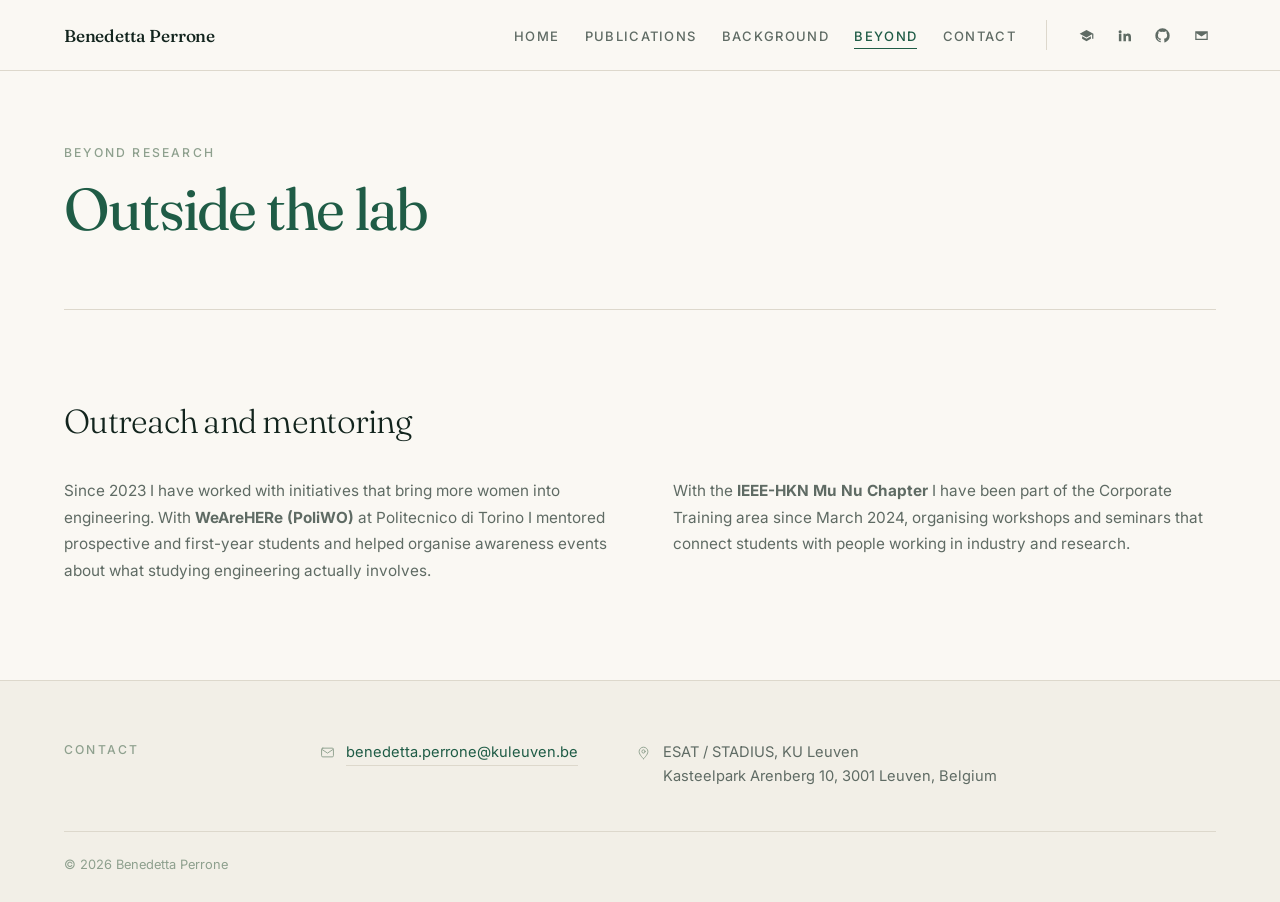
==== beyond.html @ c6a9ae98 "Update about text and page intros Co-authored-by: Copilot App <223556219+Copilot@users.noreply.githu" ====
<!DOCTYPE html>
<html lang="en">
<head>
  <meta charset="UTF-8" />
  <meta name="viewport" content="width=device-width, initial-scale=1.0" />
  <title>Beyond research | Benedetta Perrone</title>
  <!-- TODO [CONTENT] Widen this back to "Music, outreach and photography" when
       the Music and Three cities sections below are uncommented. -->
  <meta name="description" content="Outreach and mentoring work by Benedetta Perrone, PhD researcher at KU Leuven." />
  <meta name="theme-color" content="#1f5c46" />
  <link rel="icon" href="data:image/svg+xml,%3Csvg xmlns='http://www.w3.org/2000/svg' viewBox='0 0 64 64'%3E%3Crect width='64' height='64' rx='6' fill='%231f5c46'/%3E%3Ctext x='32' y='43' font-family='Georgia, serif' font-size='30' fill='%23faf8f3' text-anchor='middle'%3EBP%3C/text%3E%3C/svg%3E" />
  <link rel="preconnect" href="https://fonts.googleapis.com">
  <link rel="preconnect" href="https://fonts.gstatic.com" crossorigin>
  <link href="https://fonts.googleapis.com/css2?family=Fraunces:ital,opsz,wght@0,9..144,300;0,9..144,400;0,9..144,500;1,9..144,300&family=Inter:wght@400;500;600&display=swap" rel="stylesheet">
  <link rel="stylesheet" href="styles.css" />
</head>
<body>
<a class="skip-link" href="#main">Skip to content</a>

<header>
  <nav class="wrap nav" aria-label="Main">
    <a class="mark" href="index.html">Benedetta Perrone</a>
    <button type="button" class="navtoggle" id="navToggle" aria-label="Menu" aria-expanded="false" aria-controls="navMenu">
      <span></span><span></span><span></span>
    </button>
    <div class="navmenu" id="navMenu">
      <ul class="navgroup">
        <li><a href="index.html">Home</a></li>
        <li><a href="publications.html">Publications</a></li>
        <li><a href="cv.html">Background</a></li>
        <li><a href="beyond.html" class="on">Beyond</a></li>
        <li><a href="#contact">Contact</a></li>
      </ul>
    </div>
    <div class="socials">
      <a href="https://scholar.google.com/citations?user=cEQqSfsAAAAJ&hl=it&oi=ao" target="_blank" rel="noopener" aria-label="Google Scholar"><svg viewBox="0 0 24 24" aria-hidden="true"><path d="M12 3L1 9l11 6 9-4.91V17h2V9L12 3zM5 13.18v4L12 21l7-3.82v-4L12 17l-7-3.82z"/></svg></a>
      <a href="https://www.linkedin.com/in/benedetta-perrone/" target="_blank" rel="noopener" aria-label="LinkedIn"><svg viewBox="0 0 24 24" aria-hidden="true"><path d="M4.98 3.5a2.5 2.5 0 11.02 5 2.5 2.5 0 01-.02-5zM3 9h4v12H3V9zm7 0h3.8v1.7h.05c.53-.95 1.83-1.95 3.77-1.95 4.03 0 4.78 2.5 4.78 5.76V21h-4v-5.6c0-1.34-.03-3.06-1.9-3.06-1.9 0-2.2 1.45-2.2 2.96V21h-4V9z"/></svg></a>
      <a href="https://github.com/benedettaperrone" target="_blank" rel="noopener" aria-label="GitHub"><svg viewBox="0 0 24 24" aria-hidden="true"><path d="M12 .5A11.5 11.5 0 00.5 12a11.5 11.5 0 007.86 10.92c.58.1.79-.25.79-.56v-2c-3.2.7-3.88-1.37-3.88-1.37-.53-1.34-1.29-1.7-1.29-1.7-1.05-.72.08-.7.08-.7 1.16.08 1.77 1.2 1.77 1.2 1.03 1.77 2.7 1.26 3.36.96.1-.75.4-1.26.73-1.55-2.55-.29-5.24-1.28-5.24-5.7 0-1.26.45-2.29 1.19-3.1-.12-.29-.52-1.46.11-3.05 0 0 .97-.31 3.18 1.18a11 11 0 015.8 0c2.2-1.49 3.17-1.18 3.17-1.18.63 1.59.23 2.76.11 3.05.74.81 1.19 1.84 1.19 3.1 0 4.43-2.7 5.4-5.27 5.69.42.36.78 1.06.78 2.14v3.17c0 .31.21.67.8.56A11.5 11.5 0 0023.5 12 11.5 11.5 0 0012 .5z"/></svg></a>
      <a href="mailto:benedetta.perrone@kuleuven.be" aria-label="Email"><svg viewBox="0 0 24 24" aria-hidden="true"><path d="M2 5h20v14H2V5zm10 7L3.5 6.5h17L12 12zM4 8.2V17h16V8.2l-8 5.2-8-5.2z"/></svg></a>
    </div>
  </nav>
</header>

<main id="main">
  <div class="wrap">
    <div class="pagehead">
      <span class="label">Beyond research</span>
      <h1>Outside the lab</h1>
    </div>
  </div>

  <!-- ==============================================================
       TODO [CONTENT] MUSIC SECTION, HIDDEN UNTIL WRITTEN

       The whole section is commented out on purpose: nothing
       half written should be visible on the live site. Uncomment the
       markup below once the text exists, and put the Music card back
       in the "Outside the lab" grid in index.html (it is commented
       out there too, for the same reason).

       What to write, roughly one paragraph each:
         1. What you actually listen to, and when. Whether you play or
            have played anything.
         2. The connection worth making on this site: you spend the
            working day on how the brain follows one voice through
            noise, and then listen to music on purpose.

       Keep it to two short paragraphs. The block is set in two columns
       on desktop, so much more than about 200 words per paragraph will
       unbalance the layout.

       Optional: a public playlist link works well here and costs one
       anchor. The .bio a rule gives it the green underline for free.

       Note when uncommenting: the section below carries no
       style="padding-top:0", because it would come first on the page.
       The Outreach section that follows it would then need that style
       added back, so that the two do not stack double padding.

  <section id="music">
    <div class="wrap sec nolabel">
      <div>
        <h2 class="lead">Music</h2>
        <div class="bioblock">
          <p class="bio">FIRST PARAGRAPH GOES HERE.</p>
          <p class="bio">SECOND PARAGRAPH GOES HERE.</p>
        </div>
      </div>
    </div>
  </section>

       ============================================================== -->

  <!-- ============ OUTREACH ============ -->
  <section id="outreach">
    <div class="wrap sec nolabel">
      <div>
        <h2 class="lead">Outreach and mentoring</h2>
        <div class="bioblock">
          <p class="bio">Since 2023 I have worked with initiatives that bring more women into engineering. With <b>WeAreHERe (PoliWO)</b> at Politecnico di Torino I mentored prospective and first-year students and helped organise awareness events about what studying engineering actually involves.</p>
          <p class="bio">With the <b>IEEE-HKN Mu Nu Chapter</b> I have been part of the Corporate Training area since March 2024, organising workshops and seminars that connect students with people working in industry and research.</p>
        </div>

        <!-- ==========================================================
             TODO [CONTENT] OUTREACH PHOTOS, HIDDEN UNTIL THEY EXIST

             The gallery is commented out because empty placeholder
             boxes were showing on the live page. Drop the files in
             images/ with these exact names, replace each .slot div
             with an img, write the captions, then uncomment.

               images/outreach-1.jpg
               images/outreach-2.jpg
               images/outreach-3.jpg

             Replace:
               <div class="slot"><span>Photo<br>images/outreach-1.jpg</span></div>
             with:
               <img src="images/outreach-1.jpg" alt="WHAT IS HAPPENING
                    IN THE PHOTO" width="W" height="H" loading="lazy">

             Notes:
               * CSS crops every gallery image to 3:4 portrait, so shoot
                 or crop accordingly. Faces near the top survive best.
               * alt describes the scene; the caption says what the
                 event was. They should not be the same sentence.
               * width and height are the real pixel dimensions of the
                 file. They reserve the space and stop the page jumping
                 while the image loads.
               * Two photos are fine: delete the third figure and the
                 grid reflows on its own.

        <div class="gallery">
          <figure>
            <div class="slot"><span>Photo<br>images/outreach-1.jpg</span></div>
            <figcaption>Caption goes here</figcaption>
          </figure>
          <figure>
            <div class="slot"><span>Photo<br>images/outreach-2.jpg</span></div>
            <figcaption>Caption goes here</figcaption>
          </figure>
          <figure>
            <div class="slot"><span>Photo<br>images/outreach-3.jpg</span></div>
            <figcaption>Caption goes here</figcaption>
          </figure>
        </div>

             ========================================================== -->
      </div>
    </div>
  </section>

  <!-- ==============================================================
       TODO [CONTENT] THREE CITIES SECTION, HIDDEN UNTIL THE PHOTOS EXIST

       The whole section is commented out: it was three empty boxes and
       an intro sentence written by nobody. Uncomment it once the
       photos are in images/, and put the Photos card back in the
       "Outside the lab" grid in index.html (commented out there too).

       Files needed, exact names:
         images/city-turin.jpg
         images/city-dublin.jpg
         images/city-leuven.jpg

       Replace each:
         <div class="slot"><span>Turin<br>images/city-turin.jpg</span></div>
       with:
         <img src="images/city-turin.jpg" alt="WHAT THE PHOTO SHOWS"
              width="W" height="H" loading="lazy">

       Notes:
         * Cropped to 3:4 portrait, so vertical shots work best. A wide
           cityscape will lose its edges.
         * The intro line below is placeholder copy. Rewrite it in your
           own words or cut it: the captions already name the cities, so
           it only earns its place if it adds something the photos do
           not.
         * Keep the order Turin, Dublin, Leuven to match the intro.
         * Add style="padding-top:0" back to the section tag if Outreach
           still sits directly above it, so the two do not stack double
           padding.

  <section id="photos" style="padding-top:0">
    <div class="wrap sec nolabel">
      <div>
        <h2 class="lead">Three cities</h2>
        <p class="bio" style="max-width:62ch;margin-top:2.2rem">INTRO SENTENCE GOES HERE.</p>
        <div class="gallery">
          <figure>
            <div class="slot"><span>Turin<br>images/city-turin.jpg</span></div>
            <figcaption>Turin, Italy</figcaption>
          </figure>
          <figure>
            <div class="slot"><span>Dublin<br>images/city-dublin.jpg</span></div>
            <figcaption>Dublin, Ireland</figcaption>
          </figure>
          <figure>
            <div class="slot"><span>Leuven<br>images/city-leuven.jpg</span></div>
            <figcaption>Leuven, Belgium</figcaption>
          </figure>
        </div>
      </div>
    </div>
  </section>

       ============================================================== -->

  <div class="contact" id="contact">
    <div class="wrap">
      <span class="label">Contact</span>
      <ul class="clist">
        <li><svg viewBox="0 0 24 24" aria-hidden="true"><rect x="2.5" y="5" width="19" height="14" rx="2"/><path d="M3 7l9 6 9-6"/></svg><a href="mailto:benedetta.perrone@kuleuven.be">benedetta.perrone@kuleuven.be</a></li>
        <li><svg viewBox="0 0 24 24" aria-hidden="true"><path d="M12 22s7-6.2 7-11.5A7 7 0 005 10.5C5 15.8 12 22 12 22z"/><circle cx="12" cy="10.3" r="2.6"/></svg><span>ESAT / STADIUS, KU Leuven<br>Kasteelpark Arenberg 10, 3001 Leuven, Belgium</span></li>
      </ul>
    </div>
  </div>
</main>

<footer>
  <div class="wrap">
    <span>&copy; <span id="year"></span> Benedetta Perrone</span>
  </div>
</footer>

<script src="site.js"></script>
</body>
</html>
---- styles.css ----
/* ============================================================
   Benedetta Perrone — portfolio
   Palette: warm paper + forest green. Display: Fraunces. Text: Inter.
   ============================================================ */

:root{
  --ink:#12241d;
  --green:#1f5c46;
  --green-deep:#0e3b2e;
  --sage:#8ea08e;
  --paper:#faf8f3;
  --paper-2:#f2efe7;
  --rule:#ddd8cc;
  --muted:#5f6b64;
}
*{box-sizing:border-box;margin:0;padding:0}
html{scroll-behavior:smooth;font-size:103%}
body{background:var(--paper);color:var(--ink);font-family:Inter,sans-serif;-webkit-font-smoothing:antialiased}
.wrap{width:min(1180px,90%);margin:0 auto}
a{color:inherit}
img{max-width:100%}
.label{font-size:.74rem;font-weight:500;letter-spacing:.18em;text-transform:uppercase}

.skip-link{position:absolute;left:-9999px;top:0;background:var(--green);color:var(--paper);
  padding:.65rem 1rem;z-index:100;text-decoration:none}
.skip-link:focus{left:0}
a:focus-visible,button:focus-visible{outline:2px solid var(--green);outline-offset:3px}

/* ---------- header ---------- */
header{position:sticky;top:0;z-index:20;background:rgba(250,248,243,.9);backdrop-filter:blur(10px);border-bottom:1px solid var(--rule)}
.nav{display:flex;align-items:center;gap:1.8rem;height:70px}
.mark{font-family:Fraunces,serif;font-weight:500;font-size:1.05rem;letter-spacing:-.01em;text-decoration:none;margin-right:auto}
.navmenu{display:flex;align-items:center;gap:1.55rem}
.navgroup{display:flex;gap:1.55rem;list-style:none}
.navsplit{width:1px;height:20px;background:var(--rule)}
.navgroup a{text-decoration:none;font-size:.79rem;font-weight:500;letter-spacing:.1em;text-transform:uppercase;color:var(--muted);padding-bottom:4px;border-bottom:1px solid transparent;transition:.16s}
.navgroup.pages a{color:var(--green)}
.navgroup a:hover,.navgroup a.on{color:var(--green);border-color:var(--green)}
.socials{display:flex;gap:.5rem;padding-left:1.5rem;border-left:1px solid var(--rule)}
.socials a{display:grid;place-items:center;width:30px;height:30px;border-radius:50%;color:var(--muted);transition:.16s}
.socials a:hover{background:var(--green);color:#fff}
.socials svg{width:15px;height:15px;fill:currentColor}

.navtoggle{display:none;flex-direction:column;justify-content:center;gap:5px;width:38px;height:38px;
  border:1px solid var(--rule);border-radius:2px;background:transparent;cursor:pointer}
.navtoggle span{display:block;height:1.5px;width:16px;margin:0 auto;background:var(--ink);transition:.2s}
.navtoggle[aria-expanded="true"] span:nth-child(1){transform:translateY(6.5px) rotate(45deg)}
.navtoggle[aria-expanded="true"] span:nth-child(2){opacity:0}
.navtoggle[aria-expanded="true"] span:nth-child(3){transform:translateY(-6.5px) rotate(-45deg)}

/* ---------- hero: identity left, portrait right ---------- */
/* Third track is an empty spacer: it pulls the portrait in off the right edge
   without shrinking it, and the mobile query drops back to one column so it
   disappears on its own. */
.hero{display:grid;grid-template-columns:1fr 270px 2.5rem;gap:4rem;align-items:center;padding:2.5rem 0 3.5rem}
.hero h1{font-family:Fraunces,Georgia,serif;font-weight:400;font-size:clamp(2.9rem,6.9vw,5.4rem);line-height:.98;letter-spacing:-.035em;color:var(--green);margin-bottom:1.2rem}
.role{font-size:1.12rem;color:var(--ink);font-weight:500;margin-bottom:.2rem}
.role2{font-size:1.02rem;color:var(--green);font-weight:400;margin-bottom:.75rem}
.affil{font-size:.95rem;color:var(--muted);line-height:1.65;max-width:50ch}
/* height:auto is required — without it the img's height attribute wins and
   aspect-ratio is ignored, which stretches the portrait into a strip. */
.portrait img{width:100%;height:auto;aspect-ratio:1/1;object-fit:cover;object-position:50% 25%;display:block;border-radius:3px;
  box-shadow:0 0 0 7px var(--paper),0 0 0 8px rgba(31,92,70,.28),0 22px 48px -14px rgba(31,92,70,.42)}
.herosoc{display:flex;gap:.6rem;margin-top:2.2rem;flex-wrap:wrap}
.herosoc a{display:grid;place-items:center;width:42px;height:42px;border:1px solid var(--rule);border-radius:2px;color:var(--muted);transition:.16s}
.herosoc a:hover{background:var(--green);border-color:var(--green);color:var(--paper)}
.herosoc svg{width:18px;height:18px;fill:currentColor}

/* ---------- sub-page header ---------- */
.pagehead{padding:4.5rem 0 3rem;border-bottom:1px solid var(--rule)}
.pagehead .label{color:var(--sage);display:block;margin-bottom:1.1rem}
.pagehead h1{font-family:Fraunces,Georgia,serif;font-weight:400;font-size:clamp(2.2rem,4.6vw,3.6rem);line-height:1.04;letter-spacing:-.03em;color:var(--green);margin-bottom:1.2rem}
.pagehead p{font-size:1.02rem;line-height:1.75;color:var(--muted);max-width:62ch}

/* ---------- about ---------- */
.bioblock{columns:2;column-gap:4rem;margin-top:2.2rem}
/* In About the block is the first thing in the column: no heading above it to
   clear, so the top margin would only push it out of line with the side label. */
.bioblock:first-child{margin-top:0}
.bio{font-size:.93rem;line-height:1.75;color:var(--muted);margin-bottom:1.05rem}
.bio a{color:var(--green);text-decoration:underline;text-decoration-color:var(--sage);text-underline-offset:3px}
.acts{display:flex;gap:.7rem;flex-wrap:wrap;margin-top:2.4rem}
.btn{font-size:.87rem;font-weight:500;padding:.7rem 1.3rem;border-radius:2px;text-decoration:none;border:1px solid var(--green);transition:.16s}
.btn.solid{background:var(--green);color:var(--paper)}
.btn.solid:hover{background:var(--green-deep);border-color:var(--green-deep)}
.btn.line{color:var(--green)}
.btn.line:hover{background:var(--paper-2)}

/* ---------- facts strip ---------- */
/* auto-fit rather than a fixed count: the strip has to stay balanced whether it
   carries two facts or three. */
.strip{border-top:1px solid var(--rule);border-bottom:1px solid var(--rule);
  display:grid;grid-template-columns:repeat(auto-fit,minmax(260px,1fr))}
.strip div{padding:1.5rem 0}
.strip div + div{border-left:1px solid var(--rule);padding-left:2.2rem}
.strip dt{color:var(--sage);margin-bottom:.45rem}
.strip dd{font-size:.95rem;line-height:1.5}

/* ---------- section shell ---------- */
section{padding:5.5rem 0;scroll-margin-top:88px}
/* Hairline between consecutive sections. Skipped when the next block brings its
   own background (.pubs, .beyond), which already reads as a separation. */
section + section > .wrap{position:relative}
section + section > .wrap::before{content:"";position:absolute;top:-2.75rem;left:0;right:0;height:1px;background:var(--rule)}
/* .pubs and .beyond carry their own background, which already separates them,
   both from the block above and the block below. */
.pubs + section > .wrap::before,
.beyond + section > .wrap::before,
section.pubs > .wrap::before,
section.beyond > .wrap::before{display:none}
/* .contact draws its own border-top, so it never needs the hairline. */
.beyond + .contact{border-top:none}
.sec{display:grid;grid-template-columns:190px 1fr;gap:4rem}
/* Without a side label the 190px track would just be a hole in the layout. */
.sec.nolabel{grid-template-columns:1fr;gap:0}
.sec > .label{color:var(--sage);padding-top:.5rem}
.lead{font-family:Fraunces,Georgia,serif;font-weight:300;font-size:clamp(1.55rem,2.6vw,2.2rem);line-height:1.24;letter-spacing:-.022em;max-width:24ch}

/* ---------- publications ---------- */
.pubs{background:var(--paper-2);padding:6.5rem 0}
.pubs .head{display:grid;grid-template-columns:190px 1fr;gap:4rem;margin-bottom:3rem}
.pubs .head > .label{color:var(--sage);padding-top:.5rem}
.pubs .head .note{color:var(--muted);font-size:.96rem;line-height:1.7;max-width:48ch;margin-top:1.1rem}
.plist{border-top:1px solid var(--rule)}
.pitem{display:grid;grid-template-columns:190px 1fr;gap:4rem;padding:3rem 0;border-bottom:1px solid var(--rule)}
.pside .pnum{font-family:Fraunces,serif;font-weight:300;font-size:2.9rem;line-height:1;color:var(--sage);opacity:.55;display:block;margin-bottom:.9rem}
.pside .pyear{font-size:.72rem;font-weight:500;letter-spacing:.15em;text-transform:uppercase;color:var(--green);display:block}
.pside .pven{font-size:.82rem;color:var(--muted);margin-top:.35rem;display:block;line-height:1.45}
/* Figure column is wider than the text needs, deliberately: these are dense
   pipeline diagrams, and shrinking them to a thumbnail makes them unreadable. */
.pbody{display:grid;grid-template-columns:1fr 420px;gap:2.4rem;align-items:start}
.pbody.nofig{grid-template-columns:1fr}
.pitem h3{font-family:Fraunces,Georgia,serif;font-weight:400;font-size:clamp(1.12rem,1.6vw,1.36rem);line-height:1.28;letter-spacing:-.018em;margin-bottom:.6rem}
.pitem h3 a{text-decoration:none}
.pitem h3 a:hover{color:var(--green)}
.pauth{font-size:.84rem;color:var(--muted);margin-bottom:.8rem}
.pauth b{color:var(--ink);font-weight:600}
.pwhy{font-family:Fraunces,Georgia,serif;font-style:italic;font-weight:300;font-size:.94rem;line-height:1.6;color:var(--green);margin-bottom:1.2rem;padding-left:1rem;border-left:2px solid var(--sage)}
.chips{display:flex;gap:.45rem;flex-wrap:wrap}
.chip{font-size:.72rem;font-weight:500;letter-spacing:.09em;text-transform:uppercase;padding:.5rem .95rem;border:1px solid var(--rule);text-decoration:none;color:var(--muted);border-radius:2px;background:rgba(255,255,255,.55);transition:.16s}
.chip:hover{border-color:var(--green);color:var(--green);background:#fff}
.chip.k{background:var(--green);border-color:var(--green);color:var(--paper)}
.chip.k:hover{background:var(--green-deep);border-color:var(--green-deep);color:#fff}
.pfig{background:#fff;border:1px solid var(--rule);padding:.9rem;transition:border-color .16s}
.pfig img{display:block;width:100%;height:auto}
/* The figures are still small at this width. Each links to its source file, which
   site.js upgrades into the lightbox below; without JS the link still opens the
   image on its own. */
.pfig a{display:block;position:relative;cursor:zoom-in}
.pfig a::after{content:"Enlarge";position:absolute;right:.5rem;bottom:.5rem;
  font-size:.62rem;font-weight:500;letter-spacing:.1em;text-transform:uppercase;
  background:rgba(31,92,70,.92);color:var(--paper);padding:.35rem .6rem;border-radius:2px;
  opacity:0;transition:opacity .18s}
.pfig a:hover::after,.pfig a:focus-visible::after{opacity:1}
.pfig:has(a:hover),.pfig:has(a:focus-visible){border-color:var(--green)}

/* ---------- figure lightbox ---------- */
/* Tinted rather than dark: the point is to keep the page visible but out of
   focus behind the figure, not to black it out. */
.lbox{position:fixed;inset:0;z-index:60;display:grid;place-items:center;padding:clamp(1rem,4vw,3rem);
  background:rgba(242,239,231,.72);backdrop-filter:blur(16px) saturate(.9);-webkit-backdrop-filter:blur(16px) saturate(.9);
  opacity:0;transition:opacity .22s}
.lbox.on{opacity:1}
.lbox figure{margin:0;max-width:min(1100px,100%);background:#fff;border:1px solid var(--rule);
  border-radius:3px;padding:1rem;box-shadow:0 30px 70px -24px rgba(18,36,29,.5);
  transform:scale(.97);transition:transform .22s}
.lbox.on figure{transform:none}
.lbox img{display:block;width:100%;height:auto;max-height:76vh;object-fit:contain}
.lbox figcaption{margin-top:.8rem;font-size:.72rem;letter-spacing:.06em;text-transform:uppercase;
  color:var(--sage);line-height:1.6}
.lbox .lclose{position:absolute;top:clamp(.8rem,2.5vw,1.6rem);right:clamp(.8rem,2.5vw,1.6rem);
  width:42px;height:42px;display:grid;place-items:center;border:1px solid var(--rule);border-radius:50%;
  background:rgba(250,248,243,.92);color:var(--green);cursor:pointer;transition:.16s}
.lbox .lclose:hover{background:var(--green);border-color:var(--green);color:var(--paper)}
.lbox .lclose svg{width:16px;height:16px;fill:none;stroke:currentColor;stroke-width:1.8;stroke-linecap:round}
body.lboxopen{overflow:hidden}
.pfig .slot{aspect-ratio:4/3;background:repeating-linear-gradient(45deg,#f6f4ee,#f6f4ee 9px,#f0ede4 9px,#f0ede4 18px);display:grid;place-items:center;text-align:center;padding:1rem}
.pfig .slot span{font-size:.7rem;letter-spacing:.1em;text-transform:uppercase;color:var(--sage);line-height:1.8}
.figcap{margin-top:.65rem;font-size:.68rem;letter-spacing:.08em;text-transform:uppercase;color:var(--sage);line-height:1.6}
.pmore{display:grid;grid-template-columns:190px 1fr;gap:4rem;margin-top:2.6rem}
.pmore a{font-size:.9rem;color:var(--green);text-decoration:none;border-bottom:1px solid var(--sage);padding-bottom:3px}
.pmore a:hover{border-color:var(--green)}

/* ---------- projects ---------- */
.pgrid{display:grid;grid-template-columns:repeat(2,1fr);gap:1.4rem;margin-top:2.6rem}
.pcard{background:#fff;border:1px solid var(--rule);border-radius:2px;padding:1.35rem 1.4rem;display:flex;flex-direction:column;text-decoration:none;transition:.16s}
.pcard:hover{border-color:var(--green)}
.pcard .repo{font-family:ui-monospace,"SFMono-Regular",Menlo,Consolas,monospace;font-size:.7rem;color:var(--sage);margin-bottom:.8rem;display:flex;align-items:center;gap:.45rem;word-break:break-all}
.pcard .repo svg{width:12px;height:12px;fill:currentColor;flex-shrink:0}
.pcard h3{font-family:Fraunces,Georgia,serif;font-weight:400;font-size:1.06rem;line-height:1.3;letter-spacing:-.015em;margin-bottom:.5rem}
.pcard p{font-size:.85rem;line-height:1.62;color:var(--muted);margin-bottom:auto}
.ptags{display:flex;gap:.35rem;flex-wrap:wrap;margin-top:1.1rem}
.ptags span{font-size:.65rem;letter-spacing:.08em;text-transform:uppercase;color:var(--green);background:var(--paper-2);border:1px solid var(--rule);padding:.26rem .55rem;border-radius:2px}
.pcard .go{margin-top:1rem;font-size:.72rem;letter-spacing:.1em;text-transform:uppercase;color:var(--green)}
.secmore{margin-top:2.6rem}
.secmore a{font-size:.9rem;color:var(--green);text-decoration:none;border-bottom:1px solid var(--sage);padding-bottom:3px}
.secmore a:hover{border-color:var(--green)}

/* ---------- timeline (education / experience / leadership / honors) ---------- */
.tl{margin-top:2.4rem;position:relative;padding-left:1.6rem;border-left:1px solid var(--rule)}
.tl .card{background:#fff;border:1px solid var(--rule);border-radius:3px;padding:1.15rem 1.3rem;margin-bottom:1rem;position:relative;transition:.16s}
.tl .card:hover{border-color:var(--sage)}
.tl .card::before{content:"";position:absolute;top:1.5rem;left:-2.12rem;width:9px;height:9px;border-radius:50%;background:var(--green);border:2px solid var(--paper)}
.tl .card h3{font-size:1.03rem;font-weight:600;letter-spacing:-.01em;margin-bottom:.3rem}
.tl .card .meta{font-size:.85rem;color:var(--sage);margin-bottom:.5rem}
.tl .card p{font-size:.92rem;line-height:1.6;color:var(--muted)}
.subh{font-family:Fraunces,serif;font-weight:400;font-size:1.25rem;letter-spacing:-.015em;margin-top:3rem}
.subh:first-of-type{margin-top:0}

/* ---------- institution logos in timeline cards ---------- */
/* Only cards that carry a logo get the two-column layout: Leadership and Awards
   on the CV page have no logo file and keep the plain single-column card.
   multiply drops the white box the Trinity JPEG carries onto the card. */
.tl .card:has(.cardlogo){display:grid;grid-template-columns:76px 1fr;gap:1.15rem;align-items:start}
.cardlogo{width:100%;height:auto;max-height:38px;object-fit:contain;object-position:left top;
  margin-top:.2rem;mix-blend-mode:multiply;filter:grayscale(1);opacity:.55;
  transition:filter .25s,opacity .25s}
.tl .card:hover .cardlogo{filter:none;opacity:1}

/* ---------- collapsible block (CV: education, experience) ---------- */
.fold summary{list-style:none;cursor:pointer;display:flex;align-items:baseline;gap:1rem;justify-content:space-between}
.fold summary::-webkit-details-marker{display:none}
.fold summary .lead{transition:color .16s}
.fold summary:hover .lead{color:var(--green)}
.foldhint{flex-shrink:0;font-size:.72rem;font-weight:500;letter-spacing:.14em;text-transform:uppercase;color:var(--sage);
  border:1px solid var(--rule);border-radius:2px;padding:.42rem .8rem;transition:.16s}
.fold summary:hover .foldhint{border-color:var(--green);color:var(--green)}
.fold[open] .foldhint::after{content:" \2212"}
.fold:not([open]) .foldhint::after{content:" +"}
.fold[open] .foldhint{font-size:0}
.fold[open] .foldhint::before{content:"Hide";font-size:.72rem}
.fold[open] .foldhint::after{font-size:.72rem}
.fold:not([open]) .foldhint{font-size:0}
.fold:not([open]) .foldhint::before{content:"Show";font-size:.72rem}

/* ---------- tag pills (skills, languages) ---------- */
.tags{display:flex;flex-wrap:wrap;gap:.5rem;margin-top:1.4rem}
.tags span{font-size:.84rem;color:var(--green);background:#fff;border:1px solid var(--rule);padding:.4rem .85rem;border-radius:2px}

/* ---------- beyond ---------- */
/* Deliberately tighter than the light sections: a dark full-bleed band reads
   heavier than its height, so it gets less padding, not the standard 5.5rem. */
.beyond{background:var(--green-deep);color:var(--paper);padding:2.4rem 0}
.beyond .sec{align-items:baseline}
.beyond .sec > .label{color:rgba(250,248,243,.45)}
.beyond .lead{color:var(--paper);font-size:clamp(1.15rem,1.6vw,1.34rem)}
.beyond .sub{color:rgba(250,248,243,.6);font-size:.84rem;line-height:1.6;max-width:46ch;margin-top:.5rem}
/* auto-fit, not repeat(3,1fr): cards get commented out while their pages are
   unwritten, and a fixed three-column track would leave lit empty cells behind.
   A lone card is capped so it does not stretch across the whole band. */
.bgrid{display:grid;grid-template-columns:repeat(auto-fit,minmax(240px,1fr));gap:1px;
  background:rgba(250,248,243,.16);border:1px solid rgba(250,248,243,.16);margin-top:1.4rem}
.bgrid:has(.bcard:only-child){max-width:420px}
.bcard{background:var(--green-deep);padding:1.1rem 1.15rem;text-decoration:none;display:flex;flex-direction:column;transition:.2s}
.bcard:hover{background:#0a2c22}
.bcard svg{width:16px;height:16px;stroke:var(--sage);fill:none;stroke-width:1.4;stroke-linecap:round;stroke-linejoin:round}
.bcard h3{font-family:Fraunces,serif;font-weight:400;font-size:.98rem;margin:.7rem 0 .3rem}
.bcard p{font-size:.78rem;line-height:1.55;color:rgba(250,248,243,.55);margin-bottom:auto}

/* ---------- photo gallery (beyond page) ---------- */
.gallery{display:grid;grid-template-columns:repeat(3,1fr);gap:1rem;margin-top:2.4rem}
.gallery figure{margin:0}
.gallery img{width:100%;aspect-ratio:3/4;object-fit:cover;display:block;border-radius:2px}
.gallery .slot{aspect-ratio:3/4;background:repeating-linear-gradient(45deg,#f6f4ee,#f6f4ee 9px,#f0ede4 9px,#f0ede4 18px);
  border:1px solid var(--rule);display:grid;place-items:center;text-align:center;padding:1rem;border-radius:2px}
.gallery .slot span{font-size:.7rem;letter-spacing:.1em;text-transform:uppercase;color:var(--sage);line-height:1.9}
.gallery figcaption{margin-top:.7rem;font-size:.78rem;color:var(--muted)}

/* ---------- contact + footer ---------- */
/* Contact and footer share one tone so they read as a single closing block.
   Without it the contact strip lands straight onto the dark Beyond band and
   looks like a leftover row rather than the end of the page.
   scroll-margin-top: .contact is not a <section>, so it does not inherit the
   section offset, and the nav links to it. */
.contact{padding:3.6rem 0 2.6rem;background:var(--paper-2);border-top:1px solid var(--rule);scroll-margin-top:88px}
.contact .wrap{display:grid;grid-template-columns:190px 1fr;gap:4rem;align-items:start}
.contact > .wrap > .label{color:var(--sage);padding-top:.15rem}
.clist{list-style:none;display:flex;gap:3.5rem;flex-wrap:wrap}
.clist li{display:flex;gap:.7rem;align-items:flex-start;font-size:.89rem;line-height:1.65;color:var(--muted)}
.clist svg{width:15px;height:15px;flex-shrink:0;margin-top:.28rem;fill:none;stroke:var(--sage);
  stroke-width:1.5;stroke-linecap:round;stroke-linejoin:round;transition:stroke .16s}
.clist li:hover svg{stroke:var(--green)}
.clist a{color:var(--green);text-decoration:none;border-bottom:1px solid var(--rule);padding-bottom:1px;transition:.16s;word-break:break-word}
.clist a:hover{border-color:var(--green)}
/* Rule sits on .wrap, not on <footer>: inset to the content column it reads as a
   divider inside the footer block rather than a second full-bleed edge. */
footer{background:var(--paper-2)}
footer .wrap{display:flex;justify-content:space-between;gap:1rem;padding:1.5rem 0 1.8rem;
  border-top:1px solid var(--rule);font-size:.78rem;color:var(--sage)}

/* ---------- back to top ---------- */
/* Injected by site.js, so it is absent when JS is off, which is correct: it is
   an affordance that only exists once the page has been scrolled. */
.totop{position:fixed;right:1.7rem;bottom:1.7rem;z-index:30;width:44px;height:44px;
  display:grid;place-items:center;border:1px solid var(--rule);border-radius:50%;
  background:rgba(250,248,243,.94);backdrop-filter:blur(8px);color:var(--green);cursor:pointer;
  box-shadow:0 8px 24px -10px rgba(18,36,29,.45);
  opacity:0;visibility:hidden;transform:translateY(10px);transition:opacity .24s,transform .24s,visibility .24s,background .16s,color .16s}
.totop.show{opacity:1;visibility:visible;transform:none}
.totop:hover{background:var(--green);border-color:var(--green);color:var(--paper)}
.totop svg{width:17px;height:17px;fill:none;stroke:currentColor;stroke-width:1.8;stroke-linecap:round;stroke-linejoin:round}
@media(prefers-reduced-motion:reduce){
  html{scroll-behavior:auto}
  .totop{transition:opacity .2s,visibility .2s;transform:none}
}

/* ---------- responsive ---------- */
@media(max-width:960px){
  .hero,.sec,.strip,.pubs .head,.pitem,.pbody,.pmore,.pgrid,.bgrid,.gallery,.contact .wrap{grid-template-columns:1fr;gap:2rem}
  .bioblock{columns:1}
  .hero{gap:2.5rem;padding:3rem 0}
  .portrait{max-width:220px}
  .strip div + div{border-left:none;border-top:1px solid var(--rule);padding-left:0}
  section{padding:4rem 0}
  .pubs{padding:4rem 0}
  .clist{flex-direction:column;gap:1rem}
  .navtoggle{display:flex}
  .socials{padding-left:0;border-left:none;margin-left:auto}
  .nav{gap:.9rem}
  .mark{white-space:nowrap;font-size:.98rem}

  .navmenu{position:absolute;top:100%;left:0;right:0;display:none;flex-direction:column;
    align-items:stretch;gap:0;background:var(--paper);border-bottom:1px solid var(--rule);padding:.4rem 0}
  .navmenu.open{display:flex}
  .navgroup{flex-direction:column;gap:0}
  .navgroup.pages{border-top:1px solid var(--rule);margin-top:.4rem;padding-top:.4rem}
  .navgroup li{width:100%}
  .navgroup a{display:block;padding:.85rem 5%;border-bottom:none}
  .navgroup a:hover,.navgroup a.on{background:var(--paper-2);border-bottom:none}
  .navsplit{display:none}
}

@media(max-width:560px){
  .gallery{grid-template-columns:1fr}
  footer .wrap{flex-direction:column;gap:.4rem}
  .logos{gap:1.4rem 2.2rem}
  .logos .l-ku{height:46px}
  .logos .l-polito{height:26px}
  .logos .l-tcd{height:40px}
  .totop{right:1rem;bottom:1rem;width:40px;height:40px}
  /* 76px is a third of a 375px card: too much of the row for a decorative mark. */
  .tl .card:has(.cardlogo){grid-template-columns:52px 1fr;gap:.85rem}
  .cardlogo{max-height:28px}
}

@media(max-width:400px){
  /* No room for name + burger + 4 icons. The icons live in the hero and the
     contact block too, so drop the header copy rather than cramping the row. */
  header .socials{display:none}
}
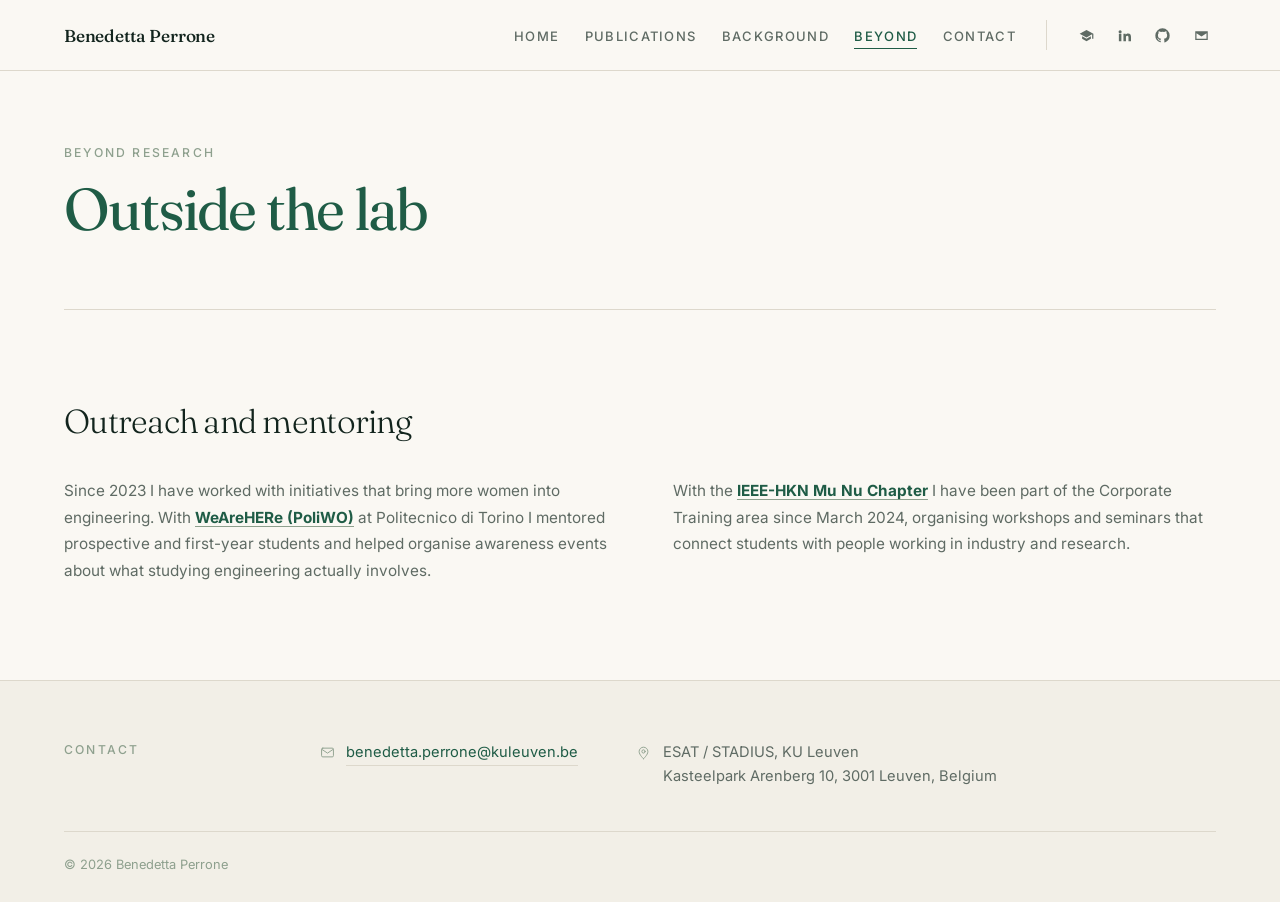
==== commit 3053d986: "Content: simplify About; remove publication image captions; add outreach links Co-authored-by: Copil" ====
--- a/beyond.html
+++ b/beyond.html
@@ -97,8 +97,8 @@
       <div>
         <h2 class="lead">Outreach and mentoring</h2>
         <div class="bioblock">
-          <p class="bio">Since 2023 I have worked with initiatives that bring more women into engineering. With <b>WeAreHERe (PoliWO)</b> at Politecnico di Torino I mentored prospective and first-year students and helped organise awareness events about what studying engineering actually involves.</p>
-          <p class="bio">With the <b>IEEE-HKN Mu Nu Chapter</b> I have been part of the Corporate Training area since March 2024, organising workshops and seminars that connect students with people working in industry and research.</p>
+          <p class="bio">Since 2023 I have worked with initiatives that bring more women into engineering. With <b><a href="https://weareherepolito.it/" target="_blank" rel="noopener">WeAreHERe (PoliWO)</a></b> at Politecnico di Torino I mentored prospective and first-year students and helped organise awareness events about what studying engineering actually involves.</p>
+          <p class="bio">With the <b><a href="https://hknpolito.org/" target="_blank" rel="noopener">IEEE-HKN Mu Nu Chapter</a></b> I have been part of the Corporate Training area since March 2024, organising workshops and seminars that connect students with people working in industry and research.</p>
         </div>
 
         <!-- ==========================================================
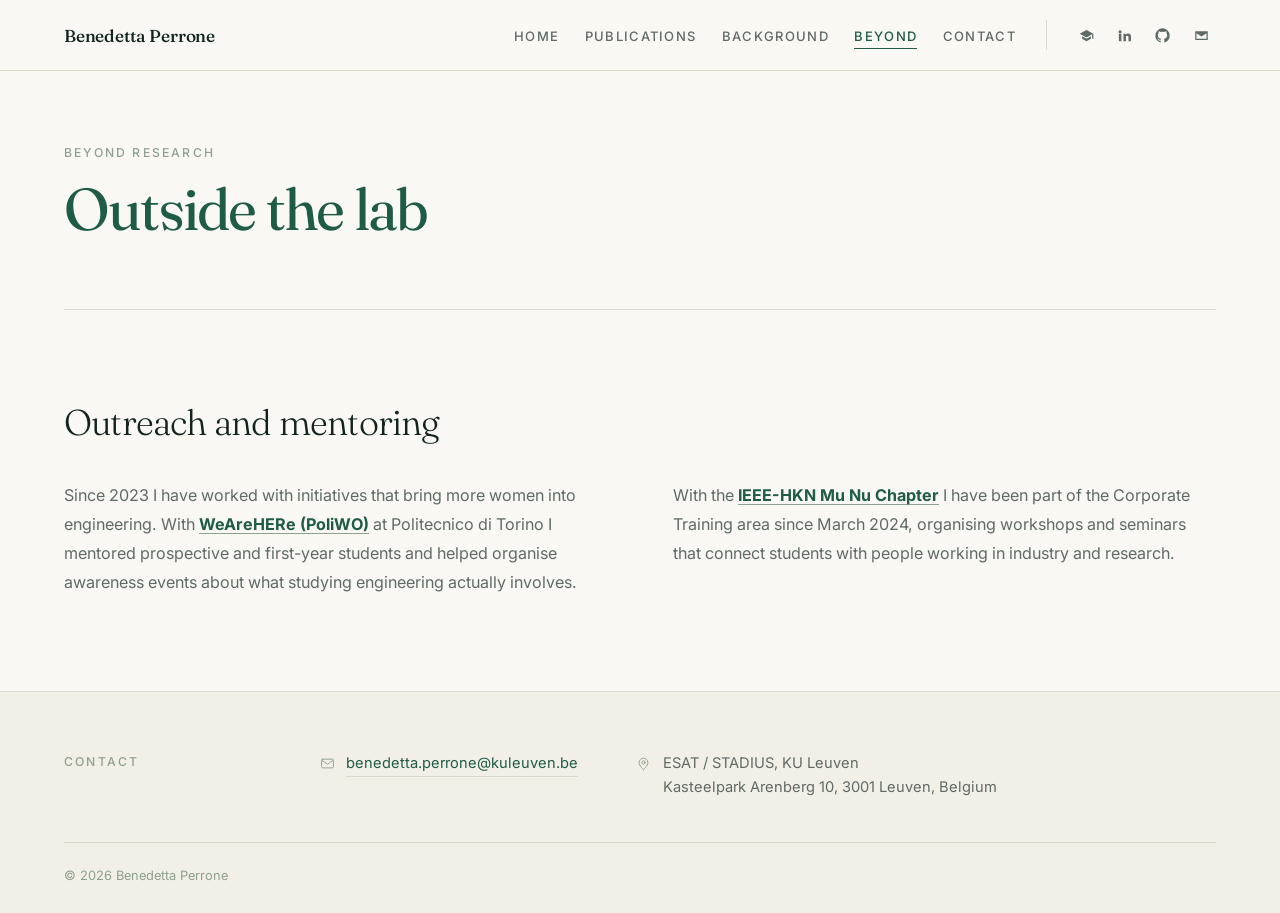
==== commit e7482f21: "Refine copy, contact email, logos alignment, and beyond sizing Co-authored-by: Copilot App <22355621" ====
--- a/beyond.html
+++ b/beyond.html
@@ -13,8 +13,17 @@
   <link rel="preconnect" href="https://fonts.gstatic.com" crossorigin>
   <link href="https://fonts.googleapis.com/css2?family=Fraunces:ital,opsz,wght@0,9..144,300;0,9..144,400;0,9..144,500;1,9..144,300&family=Inter:wght@400;500;600&display=swap" rel="stylesheet">
   <link rel="stylesheet" href="styles.css" />
+  <!-- Google tag (gtag.js) -->
+  <script async src="https://www.googletagmanager.com/gtag/js?id=G-70KGV6CNRB"></script>
+  <script>
+    window.dataLayer = window.dataLayer || [];
+    function gtag(){dataLayer.push(arguments);}
+    gtag('js', new Date());
+
+    gtag('config', 'G-70KGV6CNRB');
+  </script>
 </head>
-<body>
+<body class="page-beyond">
 <a class="skip-link" href="#main">Skip to content</a>
 
 <header>
--- a/styles.css
+++ b/styles.css
@@ -114,6 +114,9 @@
 /* Without a side label the 190px track would just be a hole in the layout. */
 .sec.nolabel{grid-template-columns:1fr;gap:0}
 .sec > .label{color:var(--sage);padding-top:.5rem}
+.page-beyond .pagehead p{font-size:1.08rem}
+.page-beyond .bio{font-size:.98rem;line-height:1.8}
+.page-beyond .lead{font-size:clamp(1.7rem,2.8vw,2.35rem)}
 .lead{font-family:Fraunces,Georgia,serif;font-weight:300;font-size:clamp(1.55rem,2.6vw,2.2rem);line-height:1.24;letter-spacing:-.022em;max-width:24ch}
 
 /* ---------- publications ---------- */
@@ -211,8 +214,8 @@
 /* Only cards that carry a logo get the two-column layout: Leadership and Awards
    on the CV page have no logo file and keep the plain single-column card.
    multiply drops the white box the Trinity JPEG carries onto the card. */
-.tl .card:has(.cardlogo){display:grid;grid-template-columns:76px 1fr;gap:1.15rem;align-items:start}
-.cardlogo{width:100%;height:auto;max-height:38px;object-fit:contain;object-position:left top;
+.tl .card:has(.cardlogo){display:grid;grid-template-columns:76px 1fr;gap:1.15rem;align-items:center}
+.cardlogo{width:100%;height:auto;max-height:38px;object-fit:contain;object-position:left center;
   margin-top:.2rem;mix-blend-mode:multiply;filter:grayscale(1);opacity:.55;
   transition:filter .25s,opacity .25s}
 .tl .card:hover .cardlogo{filter:none;opacity:1}
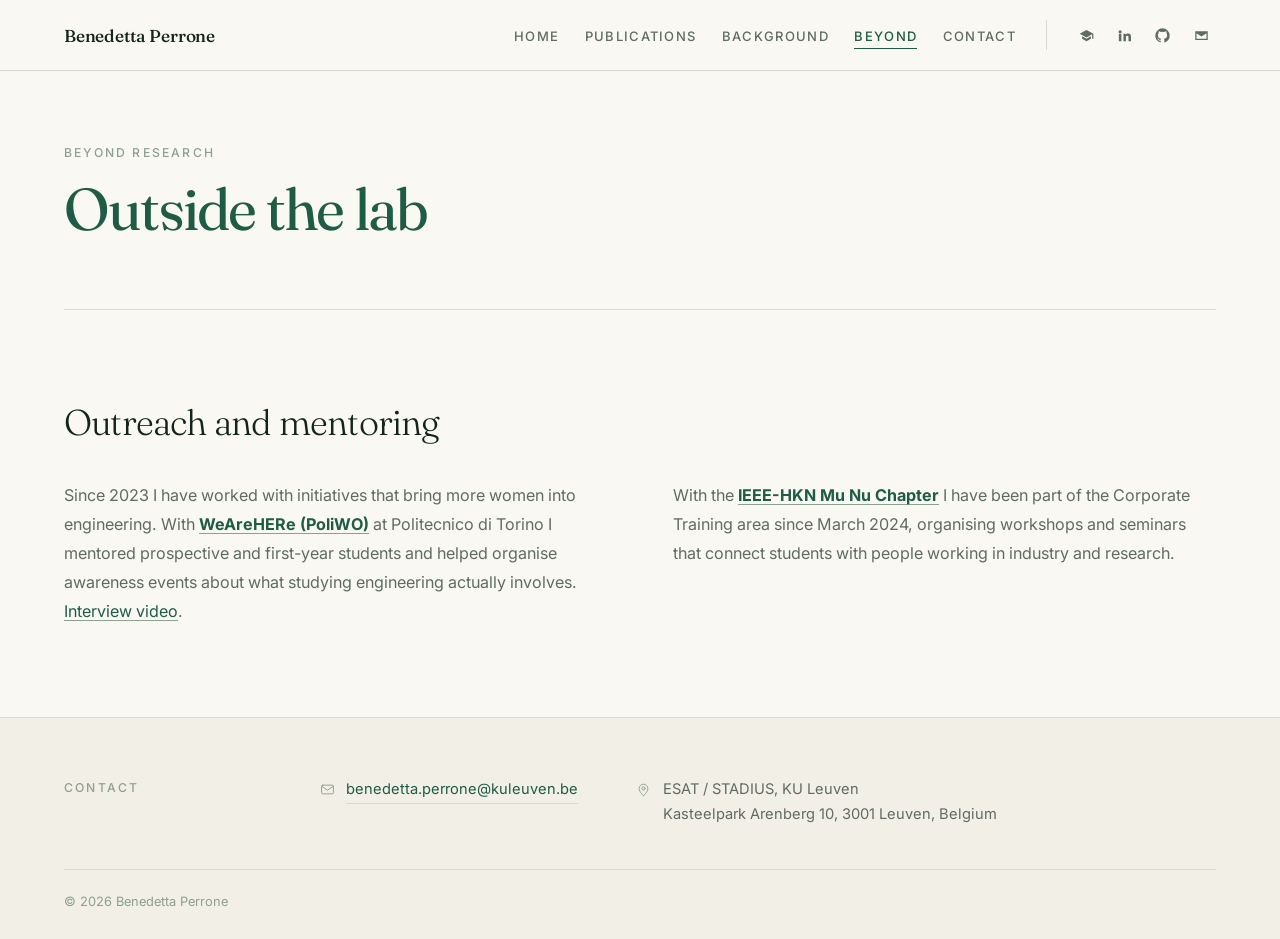
==== commit 6773e955: "Refine publication layout, logos, and profile copy Co-authored-by: Copilot App <223556219+Copilot@us" ====
--- a/beyond.html
+++ b/beyond.html
@@ -106,7 +106,7 @@
       <div>
         <h2 class="lead">Outreach and mentoring</h2>
         <div class="bioblock">
-          <p class="bio">Since 2023 I have worked with initiatives that bring more women into engineering. With <b><a href="https://weareherepolito.it/" target="_blank" rel="noopener">WeAreHERe (PoliWO)</a></b> at Politecnico di Torino I mentored prospective and first-year students and helped organise awareness events about what studying engineering actually involves.</p>
+          <p class="bio">Since 2023 I have worked with initiatives that bring more women into engineering. With <b><a href="https://weareherepolito.it/" target="_blank" rel="noopener">WeAreHERe (PoliWO)</a></b> at Politecnico di Torino I mentored prospective and first-year students and helped organise awareness events about what studying engineering actually involves. <a href="https://youtu.be/LzYJeFp3J4Q?si=NRWzSMrXgnPbiWjG" target="_blank" rel="noopener">Interview video</a>.</p>
           <p class="bio">With the <b><a href="https://hknpolito.org/" target="_blank" rel="noopener">IEEE-HKN Mu Nu Chapter</a></b> I have been part of the Corporate Training area since March 2024, organising workshops and seminars that connect students with people working in industry and research.</p>
         </div>
 
--- a/styles.css
+++ b/styles.css
@@ -125,15 +125,16 @@
 .pubs .head > .label{color:var(--sage);padding-top:.5rem}
 .pubs .head .note{color:var(--muted);font-size:.96rem;line-height:1.7;max-width:48ch;margin-top:1.1rem}
 .plist{border-top:1px solid var(--rule)}
-.pitem{display:grid;grid-template-columns:190px 1fr;gap:4rem;padding:3rem 0;border-bottom:1px solid var(--rule)}
+.pitem{display:grid;grid-template-columns:190px 1fr;gap:4rem;padding:3rem 0;border-bottom:1px solid var(--rule);transition:transform .18s ease,background .18s ease}
 .pside .pnum{font-family:Fraunces,serif;font-weight:300;font-size:2.9rem;line-height:1;color:var(--sage);opacity:.55;display:block;margin-bottom:.9rem}
 .pside .pyear{font-size:.72rem;font-weight:500;letter-spacing:.15em;text-transform:uppercase;color:var(--green);display:block}
 .pside .pven{font-size:.82rem;color:var(--muted);margin-top:.35rem;display:block;line-height:1.45}
 /* Figure column is wider than the text needs, deliberately: these are dense
    pipeline diagrams, and shrinking them to a thumbnail makes them unreadable. */
-.pbody{display:grid;grid-template-columns:1fr 420px;gap:2.4rem;align-items:start}
+.pbody{display:grid;grid-template-columns:1fr 420px;gap:2.4rem;align-items:center}
 .pbody.nofig{grid-template-columns:1fr}
 .pitem h3{font-family:Fraunces,Georgia,serif;font-weight:400;font-size:clamp(1.12rem,1.6vw,1.36rem);line-height:1.28;letter-spacing:-.018em;margin-bottom:.6rem}
+.pitem:hover{transform:translateY(-2px);background:rgba(255,255,255,.35)}
 .pitem h3 a{text-decoration:none}
 .pitem h3 a:hover{color:var(--green)}
 .pauth{font-size:.84rem;color:var(--muted);margin-bottom:.8rem}
@@ -144,7 +145,7 @@
 .chip:hover{border-color:var(--green);color:var(--green);background:#fff}
 .chip.k{background:var(--green);border-color:var(--green);color:var(--paper)}
 .chip.k:hover{background:var(--green-deep);border-color:var(--green-deep);color:#fff}
-.pfig{background:#fff;border:1px solid var(--rule);padding:.9rem;transition:border-color .16s}
+.pfig{background:#fff;border:1px solid var(--rule);padding:.9rem;transition:border-color .16s;display:flex;align-items:center;justify-content:center;min-height:220px}
 .pfig img{display:block;width:100%;height:auto}
 /* The figures are still small at this width. Each links to its source file, which
    site.js upgrades into the lightbox below; without JS the link still opens the
@@ -214,8 +215,8 @@
 /* Only cards that carry a logo get the two-column layout: Leadership and Awards
    on the CV page have no logo file and keep the plain single-column card.
    multiply drops the white box the Trinity JPEG carries onto the card. */
-.tl .card:has(.cardlogo){display:grid;grid-template-columns:76px 1fr;gap:1.15rem;align-items:center}
-.cardlogo{width:100%;height:auto;max-height:38px;object-fit:contain;object-position:left center;
+.tl .card:has(.cardlogo){display:grid;grid-template-columns:88px 1fr;gap:1.2rem;align-items:center}
+.cardlogo{width:100%;height:auto;max-height:44px;object-fit:contain;object-position:center;
   margin-top:.2rem;mix-blend-mode:multiply;filter:grayscale(1);opacity:.55;
   transition:filter .25s,opacity .25s}
 .tl .card:hover .cardlogo{filter:none;opacity:1}
@@ -342,8 +343,8 @@
   .logos .l-tcd{height:40px}
   .totop{right:1rem;bottom:1rem;width:40px;height:40px}
   /* 76px is a third of a 375px card: too much of the row for a decorative mark. */
-  .tl .card:has(.cardlogo){grid-template-columns:52px 1fr;gap:.85rem}
-  .cardlogo{max-height:28px}
+  .tl .card:has(.cardlogo){grid-template-columns:60px 1fr;gap:.9rem}
+  .cardlogo{max-height:32px}
 }
 
 @media(max-width:400px){
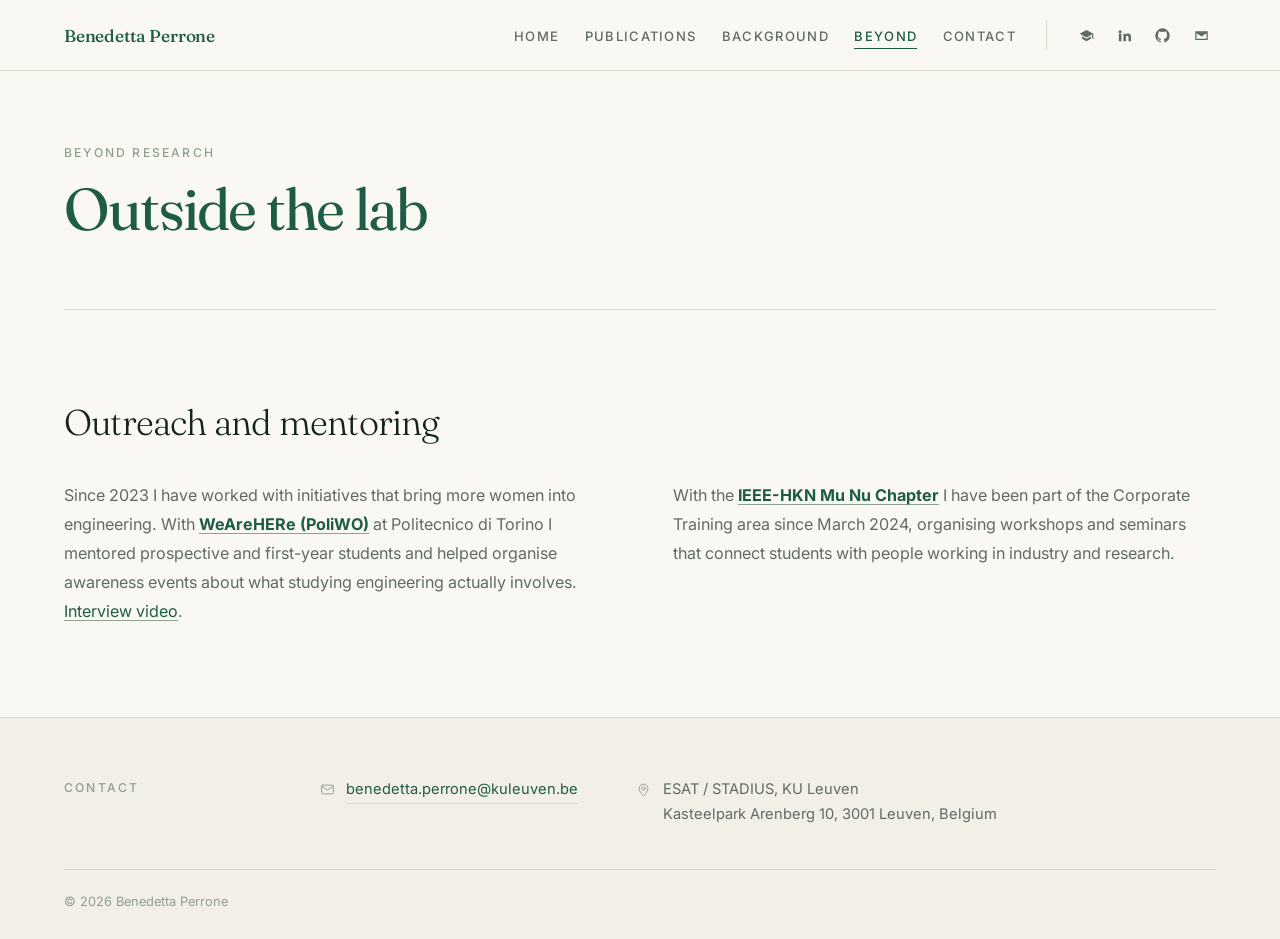
==== commit c941aad8: "Enhance portfolio functionality and styling - Modified beyond.html, cv.html, index.html, and publica" ====
--- a/beyond.html
+++ b/beyond.html
@@ -47,6 +47,7 @@
       <a href="https://github.com/benedettaperrone" target="_blank" rel="noopener" aria-label="GitHub"><svg viewBox="0 0 24 24" aria-hidden="true"><path d="M12 .5A11.5 11.5 0 00.5 12a11.5 11.5 0 007.86 10.92c.58.1.79-.25.79-.56v-2c-3.2.7-3.88-1.37-3.88-1.37-.53-1.34-1.29-1.7-1.29-1.7-1.05-.72.08-.7.08-.7 1.16.08 1.77 1.2 1.77 1.2 1.03 1.77 2.7 1.26 3.36.96.1-.75.4-1.26.73-1.55-2.55-.29-5.24-1.28-5.24-5.7 0-1.26.45-2.29 1.19-3.1-.12-.29-.52-1.46.11-3.05 0 0 .97-.31 3.18 1.18a11 11 0 015.8 0c2.2-1.49 3.17-1.18 3.17-1.18.63 1.59.23 2.76.11 3.05.74.81 1.19 1.84 1.19 3.1 0 4.43-2.7 5.4-5.27 5.69.42.36.78 1.06.78 2.14v3.17c0 .31.21.67.8.56A11.5 11.5 0 0023.5 12 11.5 11.5 0 0012 .5z"/></svg></a>
       <a href="mailto:benedetta.perrone@kuleuven.be" aria-label="Email"><svg viewBox="0 0 24 24" aria-hidden="true"><path d="M2 5h20v14H2V5zm10 7L3.5 6.5h17L12 12zM4 8.2V17h16V8.2l-8 5.2-8-5.2z"/></svg></a>
     </div>
+
   </nav>
 </header>
 
@@ -215,7 +216,7 @@
 
        ============================================================== -->
 
-  <div class="contact" id="contact">
+  <div class="contact" id="contact" data-nav="#contact">
     <div class="wrap">
       <span class="label">Contact</span>
       <ul class="clist">
--- a/styles.css
+++ b/styles.css
@@ -29,7 +29,9 @@
 /* ---------- header ---------- */
 header{position:sticky;top:0;z-index:20;background:rgba(250,248,243,.9);backdrop-filter:blur(10px);border-bottom:1px solid var(--rule)}
 .nav{display:flex;align-items:center;gap:1.8rem;height:70px}
-.mark{font-family:Fraunces,serif;font-weight:500;font-size:1.05rem;letter-spacing:-.01em;text-decoration:none;margin-right:auto}
+/* Green rather than ink: the name is the one piece of branding in the header,
+   and it now answers the green h1 in the hero below it. */
+.mark{font-family:Fraunces,serif;font-weight:500;font-size:1.05rem;letter-spacing:-.01em;text-decoration:none;margin-right:auto;color:var(--green)}
 .navmenu{display:flex;align-items:center;gap:1.55rem}
 .navgroup{display:flex;gap:1.55rem;list-style:none}
 .navsplit{width:1px;height:20px;background:var(--rule)}
@@ -40,6 +42,12 @@
 .socials a{display:grid;place-items:center;width:30px;height:30px;border-radius:50%;color:var(--muted);transition:.16s}
 .socials a:hover{background:var(--green);color:#fff}
 .socials svg{width:15px;height:15px;fill:currentColor}
+
+/* Reading progress. Rides the bottom edge of the sticky header, so it reads as
+   part of the rule under it rather than a second bar competing with it.
+   scaleX rather than width: it runs on the compositor and never reflows. */
+.progress{position:absolute;left:0;right:0;bottom:-1px;height:2px;background:var(--green);
+  transform:scaleX(0);transform-origin:0 50%;pointer-events:none}
 
 .navtoggle{display:none;flex-direction:column;justify-content:center;gap:5px;width:38px;height:38px;
   border:1px solid var(--rule);border-radius:2px;background:transparent;cursor:pointer}
@@ -59,8 +67,11 @@
 .affil{font-size:.95rem;color:var(--muted);line-height:1.65;max-width:50ch}
 /* height:auto is required — without it the img's height attribute wins and
    aspect-ratio is ignored, which stretches the portrait into a strip. */
+/* Framed rather than outlined: a paper gap, then a solid green rule around it.
+   The gap is what makes it read as a mount inside a frame instead of a border
+   drawn on the photograph. */
 .portrait img{width:100%;height:auto;aspect-ratio:1/1;object-fit:cover;object-position:50% 25%;display:block;border-radius:3px;
-  box-shadow:0 0 0 7px var(--paper),0 0 0 8px rgba(31,92,70,.28),0 22px 48px -14px rgba(31,92,70,.42)}
+  box-shadow:0 0 0 8px var(--paper),0 0 0 10px var(--green),0 24px 50px -16px rgba(31,92,70,.45)}
 .herosoc{display:flex;gap:.6rem;margin-top:2.2rem;flex-wrap:wrap}
 .herosoc a{display:grid;place-items:center;width:42px;height:42px;border:1px solid var(--rule);border-radius:2px;color:var(--muted);transition:.16s}
 .herosoc a:hover{background:var(--green);border-color:var(--green);color:var(--paper)}
@@ -126,7 +137,7 @@
 .pubs .head .note{color:var(--muted);font-size:.96rem;line-height:1.7;max-width:48ch;margin-top:1.1rem}
 .plist{border-top:1px solid var(--rule)}
 .pitem{display:grid;grid-template-columns:190px 1fr;gap:4rem;padding:3rem 0;border-bottom:1px solid var(--rule);transition:transform .18s ease,background .18s ease}
-.pside .pnum{font-family:Fraunces,serif;font-weight:300;font-size:2.9rem;line-height:1;color:var(--sage);opacity:.55;display:block;margin-bottom:.9rem}
+.pside .pnum{font-family:Fraunces,serif;font-weight:300;font-size:2.9rem;line-height:1;color:var(--green);opacity:.34;display:block;margin-bottom:.9rem}
 .pside .pyear{font-size:.72rem;font-weight:500;letter-spacing:.15em;text-transform:uppercase;color:var(--green);display:block}
 .pside .pven{font-size:.82rem;color:var(--muted);margin-top:.35rem;display:block;line-height:1.45}
 /* Figure column is wider than the text needs, deliberately: these are dense
@@ -178,6 +189,43 @@
 .lbox .lclose:hover{background:var(--green);border-color:var(--green);color:var(--paper)}
 .lbox .lclose svg{width:16px;height:16px;fill:none;stroke:currentColor;stroke-width:1.8;stroke-linecap:round}
 body.lboxopen{overflow:hidden}
+/* ---------- email panel ---------- */
+/* Shares the lightbox backdrop so the two modals read as one mechanism.
+   Opened by site.js from any mailto: link: a bare mailto does nothing at all
+   on a machine with no mail client registered, which is most of them. */
+.mbox{position:fixed;inset:0;z-index:60;display:grid;place-items:center;padding:clamp(1rem,4vw,3rem);
+  background:rgba(242,239,231,.72);backdrop-filter:blur(16px) saturate(.9);-webkit-backdrop-filter:blur(16px) saturate(.9);
+  opacity:0;transition:opacity .22s}
+.mbox.on{opacity:1}
+.mpanel{position:relative;width:min(460px,100%);background:#fff;border:1px solid var(--rule);border-radius:3px;
+  padding:2.1rem 2.1rem 1.9rem;box-shadow:0 30px 70px -24px rgba(18,36,29,.5);
+  transform:translateY(10px) scale(.98);transition:transform .22s}
+.mbox.on .mpanel{transform:none}
+.mpanel > .label{color:var(--sage);display:block;margin-bottom:.9rem}
+.mpanel h2{font-family:Fraunces,Georgia,serif;font-weight:400;font-size:1.5rem;letter-spacing:-.02em;
+  line-height:1.2;color:var(--green);margin-bottom:.6rem}
+.mpanel .mnote{font-size:.87rem;line-height:1.6;color:var(--muted);margin-bottom:1.5rem}
+/* The address is the point of the panel, so it gets a field of its own rather
+   than sitting inline in the paragraph above. */
+.maddr{display:flex;align-items:stretch;border:1px solid var(--rule);border-radius:2px;background:var(--paper);
+  margin-bottom:1.4rem;overflow:hidden}
+.maddr span{flex:1;min-width:0;padding:.7rem .85rem;font-size:.83rem;line-height:1.5;color:var(--ink);
+  align-self:center;word-break:break-all;-webkit-user-select:all;user-select:all}
+.mcopy{flex-shrink:0;border:none;border-left:1px solid var(--rule);background:transparent;cursor:pointer;
+  font-family:inherit;font-size:.7rem;font-weight:500;letter-spacing:.1em;text-transform:uppercase;
+  color:var(--green);padding:0 1rem;transition:.16s}
+.mcopy:hover{background:var(--green);color:var(--paper)}
+.mcopy.ok{background:var(--green);color:var(--paper)}
+.mopts{display:flex;flex-direction:column;gap:.55rem}
+.mopts .btn{text-align:center}
+.mbox .lclose{position:absolute;top:.7rem;right:.7rem;width:34px;height:34px;display:grid;place-items:center;
+  border:1px solid transparent;border-radius:50%;background:transparent;color:var(--sage);cursor:pointer;transition:.16s}
+.mbox .lclose:hover{background:var(--paper-2);border-color:var(--rule);color:var(--green)}
+.mbox .lclose svg{width:15px;height:15px;fill:none;stroke:currentColor;stroke-width:1.8;stroke-linecap:round}
+@media(max-width:560px){
+  .mpanel{padding:1.8rem 1.4rem 1.5rem}
+}
+
 .pfig .slot{aspect-ratio:4/3;background:repeating-linear-gradient(45deg,#f6f4ee,#f6f4ee 9px,#f0ede4 9px,#f0ede4 18px);display:grid;place-items:center;text-align:center;padding:1rem}
 .pfig .slot span{font-size:.7rem;letter-spacing:.1em;text-transform:uppercase;color:var(--sage);line-height:1.8}
 .figcap{margin-top:.65rem;font-size:.68rem;letter-spacing:.08em;text-transform:uppercase;color:var(--sage);line-height:1.6}
@@ -201,7 +249,10 @@
 .secmore a:hover{border-color:var(--green)}
 
 /* ---------- timeline (education / experience / leadership / honors) ---------- */
-.tl{margin-top:2.4rem;position:relative;padding-left:1.6rem;border-left:1px solid var(--rule)}
+/* The spine is green, not neutral: it is the one line that runs the whole
+   length of a section, so it carries the colour further down the page than any
+   single accent could. */
+.tl{margin-top:2.4rem;position:relative;padding-left:1.6rem;border-left:1px solid rgba(31,92,70,.22)}
 .tl .card{background:#fff;border:1px solid var(--rule);border-radius:3px;padding:1.15rem 1.3rem;margin-bottom:1rem;position:relative;transition:.16s}
 .tl .card:hover{border-color:var(--sage)}
 .tl .card::before{content:"";position:absolute;top:1.5rem;left:-2.12rem;width:9px;height:9px;border-radius:50%;background:var(--green);border:2px solid var(--paper)}
@@ -215,8 +266,8 @@
 /* Only cards that carry a logo get the two-column layout: Leadership and Awards
    on the CV page have no logo file and keep the plain single-column card.
    multiply drops the white box the Trinity JPEG carries onto the card. */
-.tl .card:has(.cardlogo){display:grid;grid-template-columns:88px 1fr;gap:1.2rem;align-items:center}
-.cardlogo{width:100%;height:auto;max-height:44px;object-fit:contain;object-position:center;
+.tl .card:has(.cardlogo){display:grid;grid-template-columns:84px 1fr;gap:1.15rem;align-items:center}
+.cardlogo{width:100%;height:auto;max-height:40px;object-fit:contain;object-position:left center;
   margin-top:.2rem;mix-blend-mode:multiply;filter:grayscale(1);opacity:.55;
   transition:filter .25s,opacity .25s}
 .tl .card:hover .cardlogo{filter:none;opacity:1}
@@ -257,7 +308,7 @@
 .bgrid:has(.bcard:only-child){max-width:420px}
 .bcard{background:var(--green-deep);padding:1.1rem 1.15rem;text-decoration:none;display:flex;flex-direction:column;transition:.2s}
 .bcard:hover{background:#0a2c22}
-.bcard svg{width:16px;height:16px;stroke:var(--sage);fill:none;stroke-width:1.4;stroke-linecap:round;stroke-linejoin:round}
+.bcard svg{width:16px;height:16px;min-width:16px;max-width:16px;min-height:16px;max-height:16px;stroke:var(--sage);fill:none;stroke-width:1.4;stroke-linecap:round;stroke-linejoin:round;flex:0 0 16px}
 .bcard h3{font-family:Fraunces,serif;font-weight:400;font-size:.98rem;margin:.7rem 0 .3rem}
 .bcard p{font-size:.78rem;line-height:1.55;color:rgba(250,248,243,.55);margin-bottom:auto}
 
@@ -303,9 +354,21 @@
 .totop.show{opacity:1;visibility:visible;transform:none}
 .totop:hover{background:var(--green);border-color:var(--green);color:var(--paper)}
 .totop svg{width:17px;height:17px;fill:none;stroke:currentColor;stroke-width:1.8;stroke-linecap:round;stroke-linejoin:round}
+/* ---------- reveal on scroll ---------- */
+/* The .rv class is added by site.js, never written in the HTML: with JS off
+   nothing is ever hidden, so the page cannot get stuck blank. Blocks are
+   revealed whole rather than staggered item by item, which keeps the movement
+   in service of the reading order instead of decorating it. */
+.rv{opacity:0;transform:translateY(16px);
+  transition:opacity .65s ease,transform .65s cubic-bezier(.22,.61,.36,1)}
+.rv.in{opacity:1;transform:none}
+
 @media(prefers-reduced-motion:reduce){
   html{scroll-behavior:auto}
   .totop{transition:opacity .2s,visibility .2s;transform:none}
+  /* Belt and braces: site.js already skips the observer under this setting, so
+     nothing gets .rv at all. This covers a preference changed mid-session. */
+  .rv{opacity:1;transform:none;transition:none}
 }
 
 /* ---------- responsive ---------- */
@@ -352,3 +415,7 @@
      contact block too, so drop the header copy rather than cramping the row. */
   header .socials{display:none}
 }
+
+
+
+
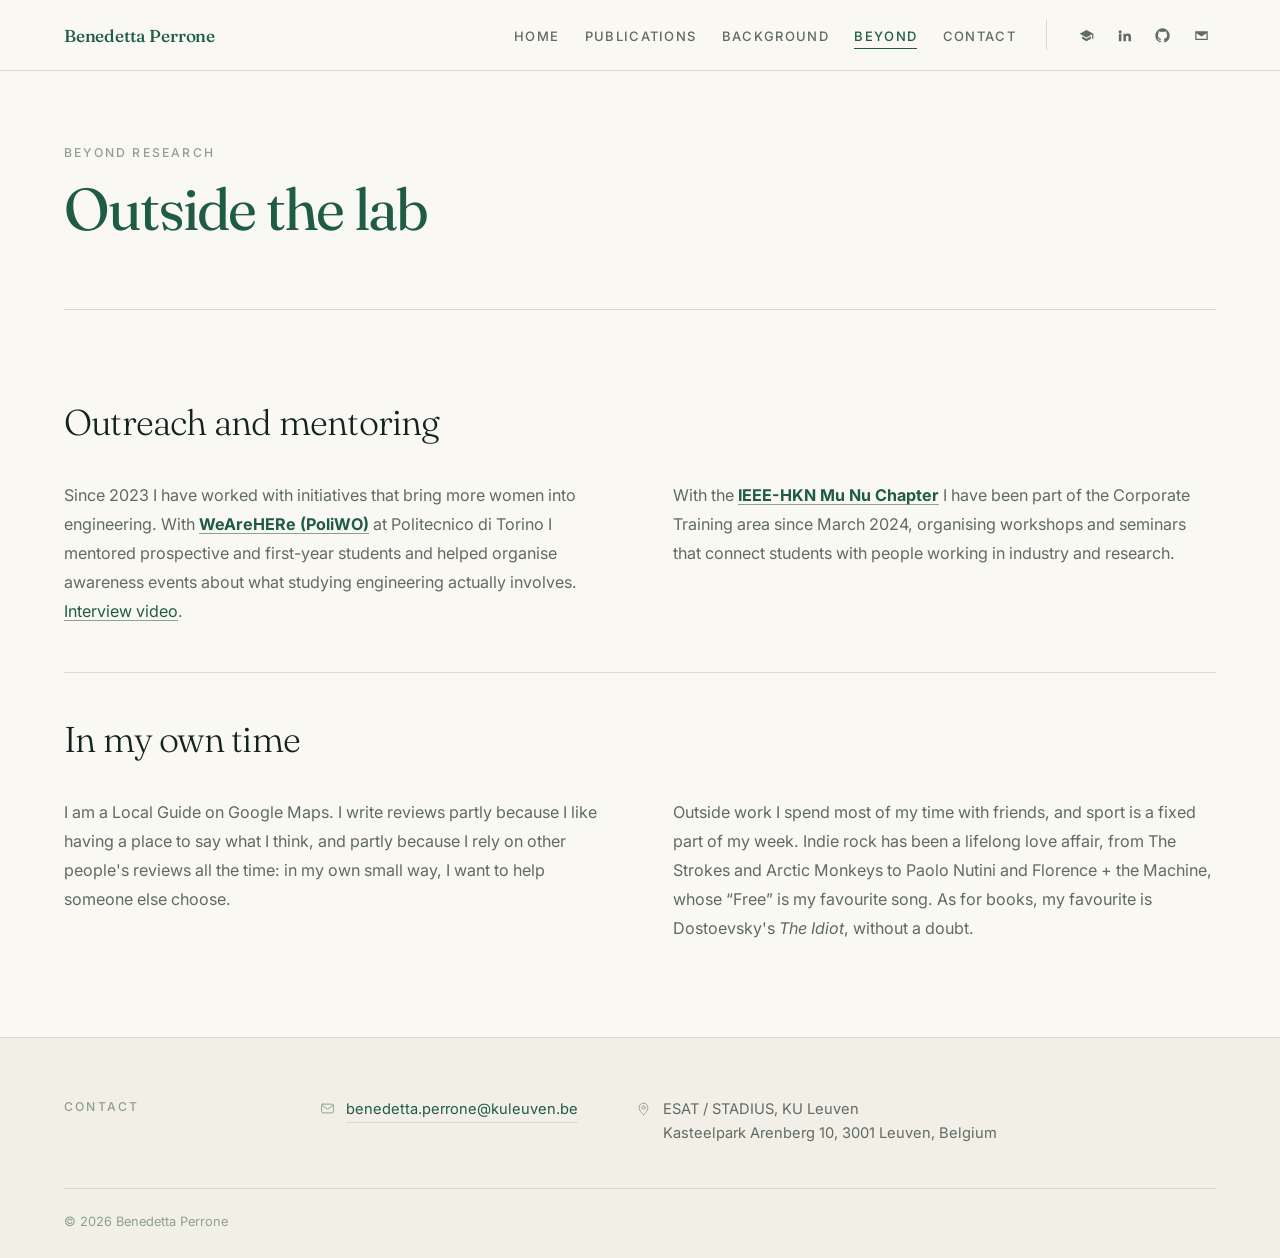
==== commit 42402b97: "Update beyond.html" ====
--- a/beyond.html
+++ b/beyond.html
@@ -6,7 +6,7 @@
   <title>Beyond research | Benedetta Perrone</title>
   <!-- TODO [CONTENT] Widen this back to "Music, outreach and photography" when
        the Music and Three cities sections below are uncommented. -->
-  <meta name="description" content="Outreach and mentoring work by Benedetta Perrone, PhD researcher at KU Leuven." />
+  <meta name="description" content="Outreach, mentoring and life outside the lab of Benedetta Perrone, PhD researcher at KU Leuven." />
   <meta name="theme-color" content="#1f5c46" />
   <link rel="icon" href="data:image/svg+xml,%3Csvg xmlns='http://www.w3.org/2000/svg' viewBox='0 0 64 64'%3E%3Crect width='64' height='64' rx='6' fill='%231f5c46'/%3E%3Ctext x='32' y='43' font-family='Georgia, serif' font-size='30' fill='%23faf8f3' text-anchor='middle'%3EBP%3C/text%3E%3C/svg%3E" />
   <link rel="preconnect" href="https://fonts.googleapis.com">
@@ -160,6 +160,19 @@
     </div>
   </section>
 
+  <!-- ============ IN MY OWN TIME ============ -->
+  <section id="own-time" style="padding-top:0">
+    <div class="wrap sec nolabel">
+      <div>
+        <h2 class="lead">In my own time</h2>
+        <div class="bioblock">
+          <p class="bio">I am a Local Guide on Google Maps. I write reviews partly because I like having a place to say what I think, and partly because I rely on other people's reviews all the time: in my own small way, I want to help someone else choose.</p>
+          <p class="bio">Outside work I spend most of my time with friends, and sport is a fixed part of my week. Indie rock has been a lifelong love affair, from The Strokes and Arctic Monkeys to Paolo Nutini and Florence + the Machine, whose &ldquo;Free&rdquo; is my favourite song. As for books, my favourite is Dostoevsky's <i>The Idiot</i>, without a doubt.</p>
+        </div>
+      </div>
+    </div>
+  </section>
+
   <!-- ==============================================================
        TODO [CONTENT] THREE CITIES SECTION, HIDDEN UNTIL THE PHOTOS EXIST
 
@@ -235,4 +248,4 @@
 
 <script src="site.js"></script>
 </body>
-</html>
+</html>
--- a/styles.css
+++ b/styles.css
@@ -156,6 +156,26 @@
 .chip:hover{border-color:var(--green);color:var(--green);background:#fff}
 .chip.k{background:var(--green);border-color:var(--green);color:var(--paper)}
 .chip.k:hover{background:var(--green-deep);border-color:var(--green-deep);color:#fff}
+/* BibTeX chip. A <button> among the <a> chips, so it needs the font and the
+   line-height reset that the anchor gets for free. */
+.chip.bibchip,.chip.fchip{font-family:inherit;line-height:1;cursor:pointer}
+.chip.ok{background:var(--green);border-color:var(--green);color:var(--paper)}
+/* Only shown when the clipboard refuses, so the entry can still be copied by
+   hand. Scrolls rather than wraps: a broken line in a BibTeX entry is a bug in
+   whatever gets pasted. */
+.bibout{margin-top:.9rem;padding:.85rem 1rem;background:#fff;border:1px solid var(--rule);border-radius:2px;
+  font-family:ui-monospace,"SFMono-Regular",Menlo,Consolas,monospace;font-size:.74rem;line-height:1.6;
+  color:var(--ink);overflow-x:auto;white-space:pre}
+.bibout:focus-visible{outline:2px solid var(--green);outline-offset:2px}
+
+/* ---------- publication filters ---------- */
+/* Injected by site.js into the page header, from the items themselves. Sits
+   under the h1 rather than above the first section, so it reads as part of the
+   page title block instead of a toolbar bolted onto the list. */
+.pfilter{display:flex;flex-wrap:wrap;align-items:stretch;gap:.45rem;margin-top:1.8rem}
+.pfilter .fsep{width:1px;background:var(--rule);margin:0 .35rem}
+.pfilter-status{margin-top:.9rem;font-size:.78rem;color:var(--sage);min-height:1.2em}
+
 .pfig{background:#fff;border:1px solid var(--rule);padding:.9rem;transition:border-color .16s;display:flex;align-items:center;justify-content:center;min-height:220px}
 .pfig img{display:block;width:100%;height:auto}
 /* The figures are still small at this width. Each links to its source file, which
@@ -381,6 +401,9 @@
   section{padding:4rem 0}
   .pubs{padding:4rem 0}
   .clist{flex-direction:column;gap:1rem}
+  /* The filter row wraps at this width, and a rule between two groups means
+     nothing once they no longer sit on one line. */
+  .pfilter .fsep{display:none}
   .navtoggle{display:flex}
   .socials{padding-left:0;border-left:none;margin-left:auto}
   .nav{gap:.9rem}
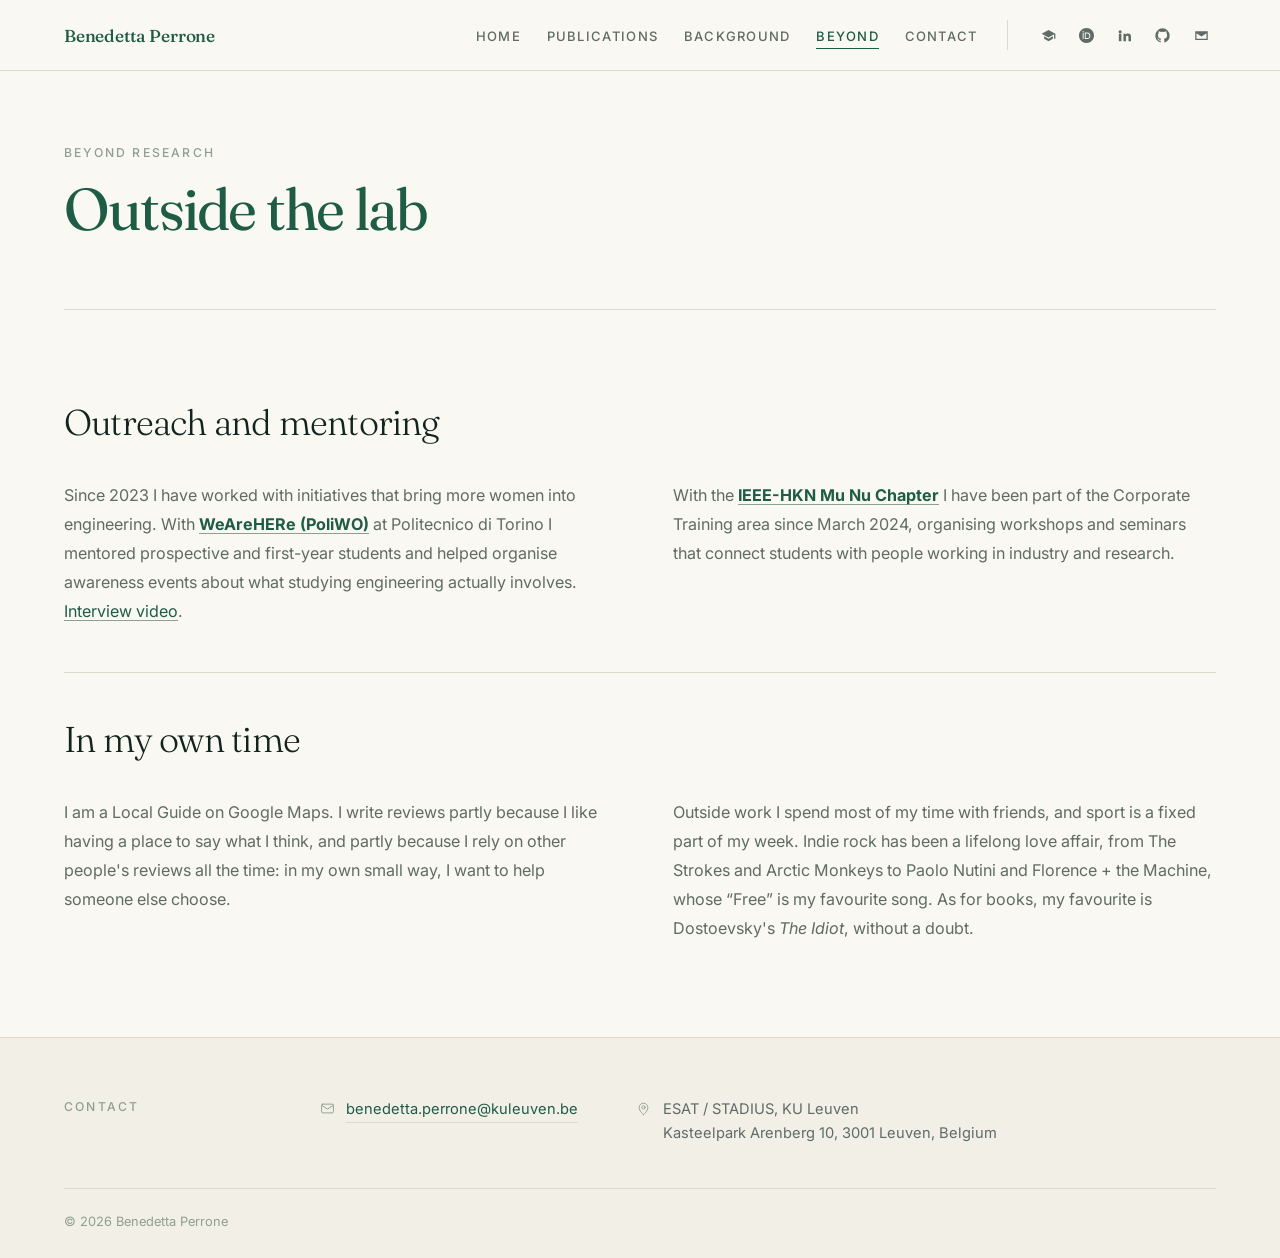
==== commit 54a361b2: "Move site to root address, add FWO fellowship and contact page - New address: benedettaperrone.githu" ====
--- a/beyond.html
+++ b/beyond.html
@@ -8,7 +8,15 @@
        the Music and Three cities sections below are uncommented. -->
   <meta name="description" content="Outreach, mentoring and life outside the lab of Benedetta Perrone, PhD researcher at KU Leuven." />
   <meta name="theme-color" content="#1f5c46" />
+  <link rel="canonical" href="https://benedettaperrone.github.io/beyond.html" />
   <link rel="icon" href="data:image/svg+xml,%3Csvg xmlns='http://www.w3.org/2000/svg' viewBox='0 0 64 64'%3E%3Crect width='64' height='64' rx='6' fill='%231f5c46'/%3E%3Ctext x='32' y='43' font-family='Georgia, serif' font-size='30' fill='%23faf8f3' text-anchor='middle'%3EBP%3C/text%3E%3C/svg%3E" />
+  <meta property="og:type" content="website" />
+  <meta property="og:site_name" content="Benedetta Perrone" />
+  <meta property="og:title" content="Beyond research | Benedetta Perrone" />
+  <meta property="og:description" content="Outreach, mentoring and life outside the lab of Benedetta Perrone, PhD researcher at KU Leuven." />
+  <meta property="og:image" content="https://benedettaperrone.github.io/images/benedetta.jpg" />
+  <meta property="og:url" content="https://benedettaperrone.github.io/beyond.html" />
+  <meta name="twitter:card" content="summary" />
   <link rel="preconnect" href="https://fonts.googleapis.com">
   <link rel="preconnect" href="https://fonts.gstatic.com" crossorigin>
   <link href="https://fonts.googleapis.com/css2?family=Fraunces:ital,opsz,wght@0,9..144,300;0,9..144,400;0,9..144,500;1,9..144,300&family=Inter:wght@400;500;600&display=swap" rel="stylesheet">
@@ -38,11 +46,12 @@
         <li><a href="publications.html">Publications</a></li>
         <li><a href="cv.html">Background</a></li>
         <li><a href="beyond.html" class="on">Beyond</a></li>
-        <li><a href="#contact">Contact</a></li>
+        <li><a href="contact.html">Contact</a></li>
       </ul>
     </div>
     <div class="socials">
       <a href="https://scholar.google.com/citations?user=cEQqSfsAAAAJ&hl=it&oi=ao" target="_blank" rel="noopener" aria-label="Google Scholar"><svg viewBox="0 0 24 24" aria-hidden="true"><path d="M12 3L1 9l11 6 9-4.91V17h2V9L12 3zM5 13.18v4L12 21l7-3.82v-4L12 17l-7-3.82z"/></svg></a>
+      <a href="https://orcid.org/0009-0005-5210-0403" target="_blank" rel="noopener" aria-label="ORCID"><svg viewBox="0 0 24 24" aria-hidden="true"><path fill-rule="evenodd" d="M12 0C5.37 0 0 5.37 0 12s5.37 12 12 12 12-5.37 12-12S18.63 0 12 0zM5.88 7.38h1.49V17.5H5.88V7.38zm.74-3.04a.98.98 0 110 1.96.98.98 0 010-1.96zM9.24 7.38h3.97c3.12 0 5.03 2.23 5.03 5.04 0 2.9-1.86 5.08-5.03 5.08H9.24V7.38zm1.49 1.34v7.42h2.3c2.43 0 3.6-1.6 3.6-3.72 0-2.17-1.22-3.7-3.6-3.7h-2.3z"/></svg></a>
       <a href="https://www.linkedin.com/in/benedetta-perrone/" target="_blank" rel="noopener" aria-label="LinkedIn"><svg viewBox="0 0 24 24" aria-hidden="true"><path d="M4.98 3.5a2.5 2.5 0 11.02 5 2.5 2.5 0 01-.02-5zM3 9h4v12H3V9zm7 0h3.8v1.7h.05c.53-.95 1.83-1.95 3.77-1.95 4.03 0 4.78 2.5 4.78 5.76V21h-4v-5.6c0-1.34-.03-3.06-1.9-3.06-1.9 0-2.2 1.45-2.2 2.96V21h-4V9z"/></svg></a>
       <a href="https://github.com/benedettaperrone" target="_blank" rel="noopener" aria-label="GitHub"><svg viewBox="0 0 24 24" aria-hidden="true"><path d="M12 .5A11.5 11.5 0 00.5 12a11.5 11.5 0 007.86 10.92c.58.1.79-.25.79-.56v-2c-3.2.7-3.88-1.37-3.88-1.37-.53-1.34-1.29-1.7-1.29-1.7-1.05-.72.08-.7.08-.7 1.16.08 1.77 1.2 1.77 1.2 1.03 1.77 2.7 1.26 3.36.96.1-.75.4-1.26.73-1.55-2.55-.29-5.24-1.28-5.24-5.7 0-1.26.45-2.29 1.19-3.1-.12-.29-.52-1.46.11-3.05 0 0 .97-.31 3.18 1.18a11 11 0 015.8 0c2.2-1.49 3.17-1.18 3.17-1.18.63 1.59.23 2.76.11 3.05.74.81 1.19 1.84 1.19 3.1 0 4.43-2.7 5.4-5.27 5.69.42.36.78 1.06.78 2.14v3.17c0 .31.21.67.8.56A11.5 11.5 0 0023.5 12 11.5 11.5 0 0012 .5z"/></svg></a>
       <a href="mailto:benedetta.perrone@kuleuven.be" aria-label="Email"><svg viewBox="0 0 24 24" aria-hidden="true"><path d="M2 5h20v14H2V5zm10 7L3.5 6.5h17L12 12zM4 8.2V17h16V8.2l-8 5.2-8-5.2z"/></svg></a>
@@ -229,7 +238,7 @@
 
        ============================================================== -->
 
-  <div class="contact" id="contact" data-nav="#contact">
+  <div class="contact" id="contact">
     <div class="wrap">
       <span class="label">Contact</span>
       <ul class="clist">
@@ -248,4 +257,4 @@
 
 <script src="site.js"></script>
 </body>
-</html>+</html>
--- a/styles.css
+++ b/styles.css
@@ -35,6 +35,8 @@
 .navmenu{display:flex;align-items:center;gap:1.55rem}
 .navgroup{display:flex;gap:1.55rem;list-style:none}
 .navsplit{width:1px;height:20px;background:var(--rule)}
+/* The underline (.on) marks the page you are on, and only that: every item in
+   the menu is a separate page, so the menu never tracks the scroll. */
 .navgroup a{text-decoration:none;font-size:.79rem;font-weight:500;letter-spacing:.1em;text-transform:uppercase;color:var(--muted);padding-bottom:4px;border-bottom:1px solid transparent;transition:.16s}
 .navgroup.pages a{color:var(--green)}
 .navgroup a:hover,.navgroup a.on{color:var(--green);border-color:var(--green)}
@@ -106,6 +108,9 @@
 .strip div + div{border-left:1px solid var(--rule);padding-left:2.2rem}
 .strip dt{color:var(--sage);margin-bottom:.45rem}
 .strip dd{font-size:.95rem;line-height:1.5}
+/* The same strip reused inside a section (Background summary on the home
+   page), where it sits under a heading instead of under the hero. */
+.sec .strip{margin-top:2.2rem}
 
 /* ---------- section shell ---------- */
 section{padding:5.5rem 0;scroll-margin-top:88px}
@@ -249,9 +254,9 @@
 .pfig .slot{aspect-ratio:4/3;background:repeating-linear-gradient(45deg,#f6f4ee,#f6f4ee 9px,#f0ede4 9px,#f0ede4 18px);display:grid;place-items:center;text-align:center;padding:1rem}
 .pfig .slot span{font-size:.7rem;letter-spacing:.1em;text-transform:uppercase;color:var(--sage);line-height:1.8}
 .figcap{margin-top:.65rem;font-size:.68rem;letter-spacing:.08em;text-transform:uppercase;color:var(--sage);line-height:1.6}
+/* Closes the home Publications band with a real button to the full page,
+   lined up under the item text rather than under the side column. */
 .pmore{display:grid;grid-template-columns:190px 1fr;gap:4rem;margin-top:2.6rem}
-.pmore a{font-size:.9rem;color:var(--green);text-decoration:none;border-bottom:1px solid var(--sage);padding-bottom:3px}
-.pmore a:hover{border-color:var(--green)}
 
 /* ---------- projects ---------- */
 .pgrid{display:grid;grid-template-columns:repeat(2,1fr);gap:1.4rem;margin-top:2.6rem}
@@ -346,7 +351,7 @@
    Without it the contact strip lands straight onto the dark Beyond band and
    looks like a leftover row rather than the end of the page.
    scroll-margin-top: .contact is not a <section>, so it does not inherit the
-   section offset, and the nav links to it. */
+   section offset. */
 .contact{padding:3.6rem 0 2.6rem;background:var(--paper-2);border-top:1px solid var(--rule);scroll-margin-top:88px}
 .contact .wrap{display:grid;grid-template-columns:190px 1fr;gap:4rem;align-items:start}
 .contact > .wrap > .label{color:var(--sage);padding-top:.15rem}
@@ -357,6 +362,13 @@
 .clist li:hover svg{stroke:var(--green)}
 .clist a{color:var(--green);text-decoration:none;border-bottom:1px solid var(--rule);padding-bottom:1px;transition:.16s;word-break:break-word}
 .clist a:hover{border-color:var(--green)}
+/* Contact page: the same list, one item per line, slightly larger. */
+.clist.stack{flex-direction:column;gap:1.1rem}
+.clist.stack li{font-size:.98rem}
+/* Brand icons (Scholar, ORCID, LinkedIn, GitHub) are drawn as filled shapes,
+   not outlines, so they take the colour on fill rather than stroke. */
+.clist svg.fill{fill:var(--sage);stroke:none;transition:fill .16s}
+.clist li:hover svg.fill{fill:var(--green)}
 /* Rule sits on .wrap, not on <footer>: inset to the content column it reads as a
    divider inside the footer block rather than a second full-bleed edge. */
 footer{background:var(--paper-2)}
@@ -401,6 +413,9 @@
   section{padding:4rem 0}
   .pubs{padding:4rem 0}
   .clist{flex-direction:column;gap:1rem}
+  /* The empty first cell of .pmore only lines the button up with the text
+     column; once everything is one column it would just add a gap. */
+  .pmore > span{display:none}
   /* The filter row wraps at this width, and a rule between two groups means
      nothing once they no longer sit on one line. */
   .pfilter .fsep{display:none}
@@ -433,12 +448,8 @@
   .cardlogo{max-height:32px}
 }
 
-@media(max-width:400px){
-  /* No room for name + burger + 4 icons. The icons live in the hero and the
-     contact block too, so drop the header copy rather than cramping the row. */
+@media(max-width:440px){
+  /* No room for name + burger + 5 icons. The icons live in the hero and on the
+     Contact page too, so drop the header copy rather than cramping the row. */
   header .socials{display:none}
 }
-
-
-
-
